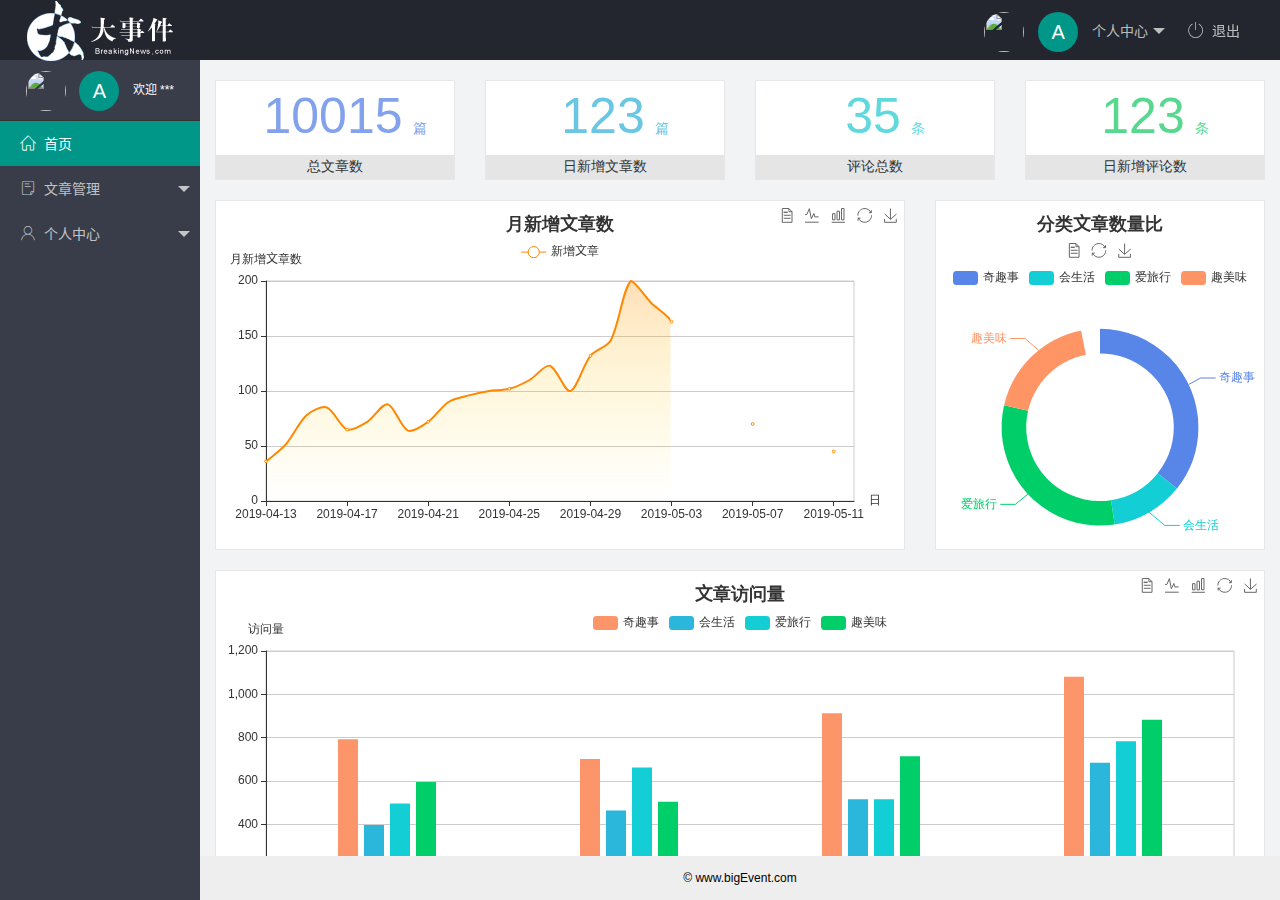
==== index.html @ 9630f182 "主页内容开发完成" ====
<!DOCTYPE html>
<html lang="zh-CN">

<head>
    <meta charset="UTF-8">
    <meta name="viewport" content="width=device-width, initial-scale=1.0">
    <link rel="shortcut icon" href="/favicon.ico" type="image/x-icon">
    <title>大事件后台主页</title>
    <!-- 引入layui的样式文件 -->
    <link rel="stylesheet" href="/assets/lib/layui/css/layui.css">
    <!-- 引入字体图标css文件 -->
    <link rel="stylesheet" href="/assets/fonts/iconfont.css">
    <!-- 引入自己定义的index.css文件 -->
    <link rel="stylesheet" href="/assets/css/index.css">
</head>

<body class="layui-layout-body">
    <div class="layui-layout layui-layout-admin">
        <div class="layui-header">
            <div class="layui-logo">
                <img src="/assets/images/logo.png" alt="">
            </div>
            <!-- 头部区域（可配合layui已有的水平导航） -->
            <ul class="layui-nav layui-layout-right">
                <li class="layui-nav-item">
                    <a href="javascript:;" class="userInfo">
                        <img src="http://t.cn/RCzsdCq" class="layui-nav-img">
                        <span class="text_avatar">A</span> 个人中心
                    </a>
                    <dl class="layui-nav-child">
                        <dd><a href="">基本资料</a></dd>
                        <dd><a href="">更换头像</a></dd>
                        <dd><a href="">重置密码</a></dd>
                    </dl>
                </li>
                <li class="layui-nav-item"><a href="javascript:;" id="btnLogout"><span class="iconfont icon-tuichu"></span>退出</a></li>
            </ul>
        </div>

        <div class="layui-side layui-bg-black">
            <div class="layui-side-scroll">
                <!-- 左侧导航区域（可配合layui已有的垂直导航） -->
                <div class="userInfo">
                    <img src="http://t.cn/RCzsdCq" class="layui-nav-img">
                    <span class="text_avatar">A</span>
                    <span id="welcome">欢迎 ***</span>
                </div>
                <ul class="layui-nav layui-nav-tree" lay-filter="test" lay-shrink="all">
                    <li class="layui-nav-item layui-this"><a href="/home/dashboard.html" target="fm"><span class="iconfont icon-home"></span>首页</a></li>
                    <li class="layui-nav-item">
                        <a class="" href="javascript:;"><span class="iconfont icon-16"></span>文章管理</a>
                        <dl class="layui-nav-child">
                            <dd><a href="javascript:;"><i class="layui-icon layui-icon-app"></i>文章类别</a></dd>
                            <dd><a href="javascript:;"><i class="layui-icon layui-icon-app"></i>文章列表</a></dd>
                            <dd><a href="javascript:;"><i class="layui-icon layui-icon-app"></i>发布文章</a></dd>
                        </dl>
                    </li>
                    <li class="layui-nav-item">
                        <a href="javascript:;"><span class="iconfont icon-user"></span>个人中心</a>
                        <dl class="layui-nav-child">
                            <dd><a href="javascript:;"><i class="layui-icon layui-icon-app"></i>基本资料</a></dd>
                            <dd><a href="javascript:;"><i class="layui-icon layui-icon-app"></i>更换头像</a></dd>
                            <dd><a href="javascript:;"><i class="layui-icon layui-icon-app"></i>重置密码</a></dd>
                        </dl>
                    </li>

                </ul>
            </div>
        </div>

        <div class="layui-body">
            <!-- 内容主体区域 -->
            <iframe name="fm" src="/home/dashboard.html" frameborder="0"></iframe>
        </div>

        <div class="layui-footer">
            <!-- 底部固定区域 -->
            © www.bigEvent.com
        </div>
    </div>

    <script src="/assets/lib/layui/layui.all.js"></script>
    <script src="/assets/lib/jquery.js"></script>
    <script src="/assets/js/baseAPI.js"></script>
    <script src="/assets/js/index.js"></script>
</body>

</html>
---- assets/lib/layui/css/layui.css ----
/** layui-v2.5.5 MIT License By https://www.layui.com */
 .layui-inline,img{display:inline-block;vertical-align:middle}h1,h2,h3,h4,h5,h6{font-weight:400}.layui-edge,.layui-header,.layui-inline,.layui-main{position:relative}.layui-body,.layui-edge,.layui-elip{overflow:hidden}.layui-btn,.layui-edge,.layui-inline,img{vertical-align:middle}.layui-btn,.layui-disabled,.layui-icon,.layui-unselect{-moz-user-select:none;-webkit-user-select:none;-ms-user-select:none}.layui-elip,.layui-form-checkbox span,.layui-form-pane .layui-form-label{text-overflow:ellipsis;white-space:nowrap}.layui-breadcrumb,.layui-tree-btnGroup{visibility:hidden}blockquote,body,button,dd,div,dl,dt,form,h1,h2,h3,h4,h5,h6,input,li,ol,p,pre,td,textarea,th,ul{margin:0;padding:0;-webkit-tap-highlight-color:rgba(0,0,0,0)}a:active,a:hover{outline:0}img{border:none}li{list-style:none}table{border-collapse:collapse;border-spacing:0}h4,h5,h6{font-size:100%}button,input,optgroup,option,select,textarea{font-family:inherit;font-size:inherit;font-style:inherit;font-weight:inherit;outline:0}pre{white-space:pre-wrap;white-space:-moz-pre-wrap;white-space:-pre-wrap;white-space:-o-pre-wrap;word-wrap:break-word}body{line-height:24px;font:14px Helvetica Neue,Helvetica,PingFang SC,Tahoma,Arial,sans-serif}hr{height:1px;margin:10px 0;border:0;clear:both}a{color:#333;text-decoration:none}a:hover{color:#777}a cite{font-style:normal;*cursor:pointer}.layui-border-box,.layui-border-box *{box-sizing:border-box}.layui-box,.layui-box *{box-sizing:content-box}.layui-clear{clear:both;*zoom:1}.layui-clear:after{content:'\20';clear:both;*zoom:1;display:block;height:0}.layui-inline{*display:inline;*zoom:1}.layui-edge{display:inline-block;width:0;height:0;border-width:6px;border-style:dashed;border-color:transparent}.layui-edge-top{top:-4px;border-bottom-color:#999;border-bottom-style:solid}.layui-edge-right{border-left-color:#999;border-left-style:solid}.layui-edge-bottom{top:2px;border-top-color:#999;border-top-style:solid}.layui-edge-left{border-right-color:#999;border-right-style:solid}.layui-disabled,.layui-disabled:hover{color:#d2d2d2!important;cursor:not-allowed!important}.layui-circle{border-radius:100%}.layui-show{display:block!important}.layui-hide{display:none!important}@font-face{font-family:layui-icon;src:url(../font/iconfont.eot?v=250);src:url(../font/iconfont.eot?v=250#iefix) format('embedded-opentype'),url(../font/iconfont.woff2?v=250) format('woff2'),url(../font/iconfont.woff?v=250) format('woff'),url(../font/iconfont.ttf?v=250) format('truetype'),url(../font/iconfont.svg?v=250#layui-icon) format('svg')}.layui-icon{font-family:layui-icon!important;font-size:16px;font-style:normal;-webkit-font-smoothing:antialiased;-moz-osx-font-smoothing:grayscale}.layui-icon-reply-fill:before{content:"\e611"}.layui-icon-set-fill:before{content:"\e614"}.layui-icon-menu-fill:before{content:"\e60f"}.layui-icon-search:before{content:"\e615"}.layui-icon-share:before{content:"\e641"}.layui-icon-set-sm:before{content:"\e620"}.layui-icon-engine:before{content:"\e628"}.layui-icon-close:before{content:"\1006"}.layui-icon-close-fill:before{content:"\1007"}.layui-icon-chart-screen:before{content:"\e629"}.layui-icon-star:before{content:"\e600"}.layui-icon-circle-dot:before{content:"\e617"}.layui-icon-chat:before{content:"\e606"}.layui-icon-release:before{content:"\e609"}.layui-icon-list:before{content:"\e60a"}.layui-icon-chart:before{content:"\e62c"}.layui-icon-ok-circle:before{content:"\1005"}.layui-icon-layim-theme:before{content:"\e61b"}.layui-icon-table:before{content:"\e62d"}.layui-icon-right:before{content:"\e602"}.layui-icon-left:before{content:"\e603"}.layui-icon-cart-simple:before{content:"\e698"}.layui-icon-face-cry:before{content:"\e69c"}.layui-icon-face-smile:before{content:"\e6af"}.layui-icon-survey:before{content:"\e6b2"}.layui-icon-tree:before{content:"\e62e"}.layui-icon-upload-circle:before{content:"\e62f"}.layui-icon-add-circle:before{content:"\e61f"}.layui-icon-download-circle:before{content:"\e601"}.layui-icon-templeate-1:before{content:"\e630"}.layui-icon-util:before{content:"\e631"}.layui-icon-face-surprised:before{content:"\e664"}.layui-icon-edit:before{content:"\e642"}.layui-icon-speaker:before{content:"\e645"}.layui-icon-down:before{content:"\e61a"}.layui-icon-file:before{content:"\e621"}.layui-icon-layouts:before{content:"\e632"}.layui-icon-rate-half:before{content:"\e6c9"}.layui-icon-add-circle-fine:before{content:"\e608"}.layui-icon-prev-circle:before{content:"\e633"}.layui-icon-read:before{content:"\e705"}.layui-icon-404:before{content:"\e61c"}.layui-icon-carousel:before{content:"\e634"}.layui-icon-help:before{content:"\e607"}.layui-icon-code-circle:before{content:"\e635"}.layui-icon-water:before{content:"\e636"}.layui-icon-username:before{content:"\e66f"}.layui-icon-find-fill:before{content:"\e670"}.layui-icon-about:before{content:"\e60b"}.layui-icon-location:before{content:"\e715"}.layui-icon-up:before{content:"\e619"}.layui-icon-pause:before{content:"\e651"}.layui-icon-date:before{content:"\e637"}.layui-icon-layim-uploadfile:before{content:"\e61d"}.layui-icon-delete:before{content:"\e640"}.layui-icon-play:before{content:"\e652"}.layui-icon-top:before{content:"\e604"}.layui-icon-friends:before{content:"\e612"}.layui-icon-refresh-3:before{content:"\e9aa"}.layui-icon-ok:before{content:"\e605"}.layui-icon-layer:before{content:"\e638"}.layui-icon-face-smile-fine:before{content:"\e60c"}.layui-icon-dollar:before{content:"\e659"}.layui-icon-group:before{content:"\e613"}.layui-icon-layim-download:before{content:"\e61e"}.layui-icon-picture-fine:before{content:"\e60d"}.layui-icon-link:before{content:"\e64c"}.layui-icon-diamond:before{content:"\e735"}.layui-icon-log:before{content:"\e60e"}.layui-icon-rate-solid:before{content:"\e67a"}.layui-icon-fonts-del:before{content:"\e64f"}.layui-icon-unlink:before{content:"\e64d"}.layui-icon-fonts-clear:before{content:"\e639"}.layui-icon-triangle-r:before{content:"\e623"}.layui-icon-circle:before{content:"\e63f"}.layui-icon-radio:before{content:"\e643"}.layui-icon-align-center:before{content:"\e647"}.layui-icon-align-right:before{content:"\e648"}.layui-icon-align-left:before{content:"\e649"}.layui-icon-loading-1:before{content:"\e63e"}.layui-icon-return:before{content:"\e65c"}.layui-icon-fonts-strong:before{content:"\e62b"}.layui-icon-upload:before{content:"\e67c"}.layui-icon-dialogue:before{content:"\e63a"}.layui-icon-video:before{content:"\e6ed"}.layui-icon-headset:before{content:"\e6fc"}.layui-icon-cellphone-fine:before{content:"\e63b"}.layui-icon-add-1:before{content:"\e654"}.layui-icon-face-smile-b:before{content:"\e650"}.layui-icon-fonts-html:before{content:"\e64b"}.layui-icon-form:before{content:"\e63c"}.layui-icon-cart:before{content:"\e657"}.layui-icon-camera-fill:before{content:"\e65d"}.layui-icon-tabs:before{content:"\e62a"}.layui-icon-fonts-code:before{content:"\e64e"}.layui-icon-fire:before{content:"\e756"}.layui-icon-set:before{content:"\e716"}.layui-icon-fonts-u:before{content:"\e646"}.layui-icon-triangle-d:before{content:"\e625"}.layui-icon-tips:before{content:"\e702"}.layui-icon-picture:before{content:"\e64a"}.layui-icon-more-vertical:before{content:"\e671"}.layui-icon-flag:before{content:"\e66c"}.layui-icon-loading:before{content:"\e63d"}.layui-icon-fonts-i:before{content:"\e644"}.layui-icon-refresh-1:before{content:"\e666"}.layui-icon-rmb:before{content:"\e65e"}.layui-icon-home:before{content:"\e68e"}.layui-icon-user:before{content:"\e770"}.layui-icon-notice:before{content:"\e667"}.layui-icon-login-weibo:before{content:"\e675"}.layui-icon-voice:before{content:"\e688"}.layui-icon-upload-drag:before{content:"\e681"}.layui-icon-login-qq:before{content:"\e676"}.layui-icon-snowflake:before{content:"\e6b1"}.layui-icon-file-b:before{content:"\e655"}.layui-icon-template:before{content:"\e663"}.layui-icon-auz:before{content:"\e672"}.layui-icon-console:before{content:"\e665"}.layui-icon-app:before{content:"\e653"}.layui-icon-prev:before{content:"\e65a"}.layui-icon-website:before{content:"\e7ae"}.layui-icon-next:before{content:"\e65b"}.layui-icon-component:before{content:"\e857"}.layui-icon-more:before{content:"\e65f"}.layui-icon-login-wechat:before{content:"\e677"}.layui-icon-shrink-right:before{content:"\e668"}.layui-icon-spread-left:before{content:"\e66b"}.layui-icon-camera:before{content:"\e660"}.layui-icon-note:before{content:"\e66e"}.layui-icon-refresh:before{content:"\e669"}.layui-icon-female:before{content:"\e661"}.layui-icon-male:before{content:"\e662"}.layui-icon-password:before{content:"\e673"}.layui-icon-senior:before{content:"\e674"}.layui-icon-theme:before{content:"\e66a"}.layui-icon-tread:before{content:"\e6c5"}.layui-icon-praise:before{content:"\e6c6"}.layui-icon-star-fill:before{content:"\e658"}.layui-icon-rate:before{content:"\e67b"}.layui-icon-template-1:before{content:"\e656"}.layui-icon-vercode:before{content:"\e679"}.layui-icon-cellphone:before{content:"\e678"}.layui-icon-screen-full:before{content:"\e622"}.layui-icon-screen-restore:before{content:"\e758"}.layui-icon-cols:before{content:"\e610"}.layui-icon-export:before{content:"\e67d"}.layui-icon-print:before{content:"\e66d"}.layui-icon-slider:before{content:"\e714"}.layui-icon-addition:before{content:"\e624"}.layui-icon-subtraction:before{content:"\e67e"}.layui-icon-service:before{content:"\e626"}.layui-icon-transfer:before{content:"\e691"}.layui-main{width:1140px;margin:0 auto}.layui-header{z-index:1000;height:60px}.layui-header a:hover{transition:all .5s;-webkit-transition:all .5s}.layui-side{position:fixed;left:0;top:0;bottom:0;z-index:999;width:200px;overflow-x:hidden}.layui-side-scroll{position:relative;width:220px;height:100%;overflow-x:hidden}.layui-body{position:absolute;left:200px;right:0;top:0;bottom:0;z-index:998;width:auto;overflow-y:auto;box-sizing:border-box}.layui-layout-body{overflow:hidden}.layui-layout-admin .layui-header{background-color:#23262E}.layui-layout-admin .layui-side{top:60px;width:200px;overflow-x:hidden}.layui-layout-admin .layui-body{position:fixed;top:60px;bottom:44px}.layui-layout-admin .layui-main{width:auto;margin:0 15px}.layui-layout-admin .layui-footer{position:fixed;left:200px;right:0;bottom:0;height:44px;line-height:44px;padding:0 15px;background-color:#eee}.layui-layout-admin .layui-logo{position:absolute;left:0;top:0;width:200px;height:100%;line-height:60px;text-align:center;color:#009688;font-size:16px}.layui-layout-admin .layui-header .layui-nav{background:0 0}.layui-layout-left{position:absolute!important;left:200px;top:0}.layui-layout-right{position:absolute!important;right:0;top:0}.layui-container{position:relative;margin:0 auto;padding:0 15px;box-sizing:border-box}.layui-fluid{position:relative;margin:0 auto;padding:0 15px}.layui-row:after,.layui-row:before{content:'';display:block;clear:both}.layui-col-lg1,.layui-col-lg10,.layui-col-lg11,.layui-col-lg12,.layui-col-lg2,.layui-col-lg3,.layui-col-lg4,.layui-col-lg5,.layui-col-lg6,.layui-col-lg7,.layui-col-lg8,.layui-col-lg9,.layui-col-md1,.layui-col-md10,.layui-col-md11,.layui-col-md12,.layui-col-md2,.layui-col-md3,.layui-col-md4,.layui-col-md5,.layui-col-md6,.layui-col-md7,.layui-col-md8,.layui-col-md9,.layui-col-sm1,.layui-col-sm10,.layui-col-sm11,.layui-col-sm12,.layui-col-sm2,.layui-col-sm3,.layui-col-sm4,.layui-col-sm5,.layui-col-sm6,.layui-col-sm7,.layui-col-sm8,.layui-col-sm9,.layui-col-xs1,.layui-col-xs10,.layui-col-xs11,.layui-col-xs12,.layui-col-xs2,.layui-col-xs3,.layui-col-xs4,.layui-col-xs5,.layui-col-xs6,.layui-col-xs7,.layui-col-xs8,.layui-col-xs9{position:relative;display:block;box-sizing:border-box}.layui-col-xs1,.layui-col-xs10,.layui-col-xs11,.layui-col-xs12,.layui-col-xs2,.layui-col-xs3,.layui-col-xs4,.layui-col-xs5,.layui-col-xs6,.layui-col-xs7,.layui-col-xs8,.layui-col-xs9{float:left}.layui-col-xs1{width:8.33333333%}.layui-col-xs2{width:16.66666667%}.layui-col-xs3{width:25%}.layui-col-xs4{width:33.33333333%}.layui-col-xs5{width:41.66666667%}.layui-col-xs6{width:50%}.layui-col-xs7{width:58.33333333%}.layui-col-xs8{width:66.66666667%}.layui-col-xs9{width:75%}.layui-col-xs10{width:83.33333333%}.layui-col-xs11{width:91.66666667%}.layui-col-xs12{width:100%}.layui-col-xs-offset1{margin-left:8.33333333%}.layui-col-xs-offset2{margin-left:16.66666667%}.layui-col-xs-offset3{margin-left:25%}.layui-col-xs-offset4{margin-left:33.33333333%}.layui-col-xs-offset5{margin-left:41.66666667%}.layui-col-xs-offset6{margin-left:50%}.layui-col-xs-offset7{margin-left:58.33333333%}.layui-col-xs-offset8{margin-left:66.66666667%}.layui-col-xs-offset9{margin-left:75%}.layui-col-xs-offset10{margin-left:83.33333333%}.layui-col-xs-offset11{margin-left:91.66666667%}.layui-col-xs-offset12{margin-left:100%}@media screen and (max-width:768px){.layui-hide-xs{display:none!important}.layui-show-xs-block{display:block!important}.layui-show-xs-inline{display:inline!important}.layui-show-xs-inline-block{display:inline-block!important}}@media screen and (min-width:768px){.layui-container{width:750px}.layui-hide-sm{display:none!important}.layui-show-sm-block{display:block!important}.layui-show-sm-inline{display:inline!important}.layui-show-sm-inline-block{display:inline-block!important}.layui-col-sm1,.layui-col-sm10,.layui-col-sm11,.layui-col-sm12,.layui-col-sm2,.layui-col-sm3,.layui-col-sm4,.layui-col-sm5,.layui-col-sm6,.layui-col-sm7,.layui-col-sm8,.layui-col-sm9{float:left}.layui-col-sm1{width:8.33333333%}.layui-col-sm2{width:16.66666667%}.layui-col-sm3{width:25%}.layui-col-sm4{width:33.33333333%}.layui-col-sm5{width:41.66666667%}.layui-col-sm6{width:50%}.layui-col-sm7{width:58.33333333%}.layui-col-sm8{width:66.66666667%}.layui-col-sm9{width:75%}.layui-col-sm10{width:83.33333333%}.layui-col-sm11{width:91.66666667%}.layui-col-sm12{width:100%}.layui-col-sm-offset1{margin-left:8.33333333%}.layui-col-sm-offset2{margin-left:16.66666667%}.layui-col-sm-offset3{margin-left:25%}.layui-col-sm-offset4{margin-left:33.33333333%}.layui-col-sm-offset5{margin-left:41.66666667%}.layui-col-sm-offset6{margin-left:50%}.layui-col-sm-offset7{margin-left:58.33333333%}.layui-col-sm-offset8{margin-left:66.66666667%}.layui-col-sm-offset9{margin-left:75%}.layui-col-sm-offset10{margin-left:83.33333333%}.layui-col-sm-offset11{margin-left:91.66666667%}.layui-col-sm-offset12{margin-left:100%}}@media screen and (min-width:992px){.layui-container{width:970px}.layui-hide-md{display:none!important}.layui-show-md-block{display:block!important}.layui-show-md-inline{display:inline!important}.layui-show-md-inline-block{display:inline-block!important}.layui-col-md1,.layui-col-md10,.layui-col-md11,.layui-col-md12,.layui-col-md2,.layui-col-md3,.layui-col-md4,.layui-col-md5,.layui-col-md6,.layui-col-md7,.layui-col-md8,.layui-col-md9{float:left}.layui-col-md1{width:8.33333333%}.layui-col-md2{width:16.66666667%}.layui-col-md3{width:25%}.layui-col-md4{width:33.33333333%}.layui-col-md5{width:41.66666667%}.layui-col-md6{width:50%}.layui-col-md7{width:58.33333333%}.layui-col-md8{width:66.66666667%}.layui-col-md9{width:75%}.layui-col-md10{width:83.33333333%}.layui-col-md11{width:91.66666667%}.layui-col-md12{width:100%}.layui-col-md-offset1{margin-left:8.33333333%}.layui-col-md-offset2{margin-left:16.66666667%}.layui-col-md-offset3{margin-left:25%}.layui-col-md-offset4{margin-left:33.33333333%}.layui-col-md-offset5{margin-left:41.66666667%}.layui-col-md-offset6{margin-left:50%}.layui-col-md-offset7{margin-left:58.33333333%}.layui-col-md-offset8{margin-left:66.66666667%}.layui-col-md-offset9{margin-left:75%}.layui-col-md-offset10{margin-left:83.33333333%}.layui-col-md-offset11{margin-left:91.66666667%}.layui-col-md-offset12{margin-left:100%}}@media screen and (min-width:1200px){.layui-container{width:1170px}.layui-hide-lg{display:none!important}.layui-show-lg-block{display:block!important}.layui-show-lg-inline{display:inline!important}.layui-show-lg-inline-block{display:inline-block!important}.layui-col-lg1,.layui-col-lg10,.layui-col-lg11,.layui-col-lg12,.layui-col-lg2,.layui-col-lg3,.layui-col-lg4,.layui-col-lg5,.layui-col-lg6,.layui-col-lg7,.layui-col-lg8,.layui-col-lg9{float:left}.layui-col-lg1{width:8.33333333%}.layui-col-lg2{width:16.66666667%}.layui-col-lg3{width:25%}.layui-col-lg4{width:33.33333333%}.layui-col-lg5{width:41.66666667%}.layui-col-lg6{width:50%}.layui-col-lg7{width:58.33333333%}.layui-col-lg8{width:66.66666667%}.layui-col-lg9{width:75%}.layui-col-lg10{width:83.33333333%}.layui-col-lg11{width:91.66666667%}.layui-col-lg12{width:100%}.layui-col-lg-offset1{margin-left:8.33333333%}.layui-col-lg-offset2{margin-left:16.66666667%}.layui-col-lg-offset3{margin-left:25%}.layui-col-lg-offset4{margin-left:33.33333333%}.layui-col-lg-offset5{margin-left:41.66666667%}.layui-col-lg-offset6{margin-left:50%}.layui-col-lg-offset7{margin-left:58.33333333%}.layui-col-lg-offset8{margin-left:66.66666667%}.layui-col-lg-offset9{margin-left:75%}.layui-col-lg-offset10{margin-left:83.33333333%}.layui-col-lg-offset11{margin-left:91.66666667%}.layui-col-lg-offset12{margin-left:100%}}.layui-col-space1{margin:-.5px}.layui-col-space1>*{padding:.5px}.layui-col-space3{margin:-1.5px}.layui-col-space3>*{padding:1.5px}.layui-col-space5{margin:-2.5px}.layui-col-space5>*{padding:2.5px}.layui-col-space8{margin:-3.5px}.layui-col-space8>*{padding:3.5px}.layui-col-space10{margin:-5px}.layui-col-space10>*{padding:5px}.layui-col-space12{margin:-6px}.layui-col-space12>*{padding:6px}.layui-col-space15{margin:-7.5px}.layui-col-space15>*{padding:7.5px}.layui-col-space18{margin:-9px}.layui-col-space18>*{padding:9px}.layui-col-space20{margin:-10px}.layui-col-space20>*{padding:10px}.layui-col-space22{margin:-11px}.layui-col-space22>*{padding:11px}.layui-col-space25{margin:-12.5px}.layui-col-space25>*{padding:12.5px}.layui-col-space30{margin:-15px}.layui-col-space30>*{padding:15px}.layui-btn,.layui-input,.layui-select,.layui-textarea,.layui-upload-button{outline:0;-webkit-appearance:none;transition:all .3s;-webkit-transition:all .3s;box-sizing:border-box}.layui-elem-quote{margin-bottom:10px;padding:15px;line-height:22px;border-left:5px solid #009688;border-radius:0 2px 2px 0;background-color:#f2f2f2}.layui-quote-nm{border-style:solid;border-width:1px 1px 1px 5px;background:0 0}.layui-elem-field{margin-bottom:10px;padding:0;border-width:1px;border-style:solid}.layui-elem-field legend{margin-left:20px;padding:0 10px;font-size:20px;font-weight:300}.layui-field-title{margin:10px 0 20px;border-width:1px 0 0}.layui-field-box{padding:10px 15px}.layui-field-title .layui-field-box{padding:10px 0}.layui-progress{position:relative;height:6px;border-radius:20px;background-color:#e2e2e2}.layui-progress-bar{position:absolute;left:0;top:0;width:0;max-width:100%;height:6px;border-radius:20px;text-align:right;background-color:#5FB878;transition:all .3s;-webkit-transition:all .3s}.layui-progress-big,.layui-progress-big .layui-progress-bar{height:18px;line-height:18px}.layui-progress-text{position:relative;top:-20px;line-height:18px;font-size:12px;color:#666}.layui-progress-big .layui-progress-text{position:static;padding:0 10px;color:#fff}.layui-collapse{border-width:1px;border-style:solid;border-radius:2px}.layui-colla-content,.layui-colla-item{border-top-width:1px;border-top-style:solid}.layui-colla-item:first-child{border-top:none}.layui-colla-title{position:relative;height:42px;line-height:42px;padding:0 15px 0 35px;color:#333;background-color:#f2f2f2;cursor:pointer;font-size:14px;overflow:hidden}.layui-colla-content{display:none;padding:10px 15px;line-height:22px;color:#666}.layui-colla-icon{position:absolute;left:15px;top:0;font-size:14px}.layui-card{margin-bottom:15px;border-radius:2px;background-color:#fff;box-shadow:0 1px 2px 0 rgba(0,0,0,.05)}.layui-card:last-child{margin-bottom:0}.layui-card-header{position:relative;height:42px;line-height:42px;padding:0 15px;border-bottom:1px solid #f6f6f6;color:#333;border-radius:2px 2px 0 0;font-size:14px}.layui-bg-black,.layui-bg-blue,.layui-bg-cyan,.layui-bg-green,.layui-bg-orange,.layui-bg-red{color:#fff!important}.layui-card-body{position:relative;padding:10px 15px;line-height:24px}.layui-card-body[pad15]{padding:15px}.layui-card-body[pad20]{padding:20px}.layui-card-body .layui-table{margin:5px 0}.layui-card .layui-tab{margin:0}.layui-panel-window{position:relative;padding:15px;border-radius:0;border-top:5px solid #E6E6E6;background-color:#fff}.layui-auxiliar-moving{position:fixed;left:0;right:0;top:0;bottom:0;width:100%;height:100%;background:0 0;z-index:9999999999}.layui-form-label,.layui-form-mid,.layui-form-select,.layui-input-block,.layui-input-inline,.layui-textarea{position:relative}.layui-bg-red{background-color:#FF5722!important}.layui-bg-orange{background-color:#FFB800!important}.layui-bg-green{background-color:#009688!important}.layui-bg-cyan{background-color:#2F4056!important}.layui-bg-blue{background-color:#1E9FFF!important}.layui-bg-black{background-color:#393D49!important}.layui-bg-gray{background-color:#eee!important;color:#666!important}.layui-badge-rim,.layui-colla-content,.layui-colla-item,.layui-collapse,.layui-elem-field,.layui-form-pane .layui-form-item[pane],.layui-form-pane .layui-form-label,.layui-input,.layui-layedit,.layui-layedit-tool,.layui-quote-nm,.layui-select,.layui-tab-bar,.layui-tab-card,.layui-tab-title,.layui-tab-title .layui-this:after,.layui-textarea{border-color:#e6e6e6}.layui-timeline-item:before,hr{background-color:#e6e6e6}.layui-text{line-height:22px;font-size:14px;color:#666}.layui-text h1,.layui-text h2,.layui-text h3{font-weight:500;color:#333}.layui-text h1{font-size:30px}.layui-text h2{font-size:24px}.layui-text h3{font-size:18px}.layui-text a:not(.layui-btn){color:#01AAED}.layui-text a:not(.layui-btn):hover{text-decoration:underline}.layui-text ul{padding:5px 0 5px 15px}.layui-text ul li{margin-top:5px;list-style-type:disc}.layui-text em,.layui-word-aux{color:#999!important;padding:0 5px!important}.layui-btn{display:inline-block;height:38px;line-height:38px;padding:0 18px;background-color:#009688;color:#fff;white-space:nowrap;text-align:center;font-size:14px;border:none;border-radius:2px;cursor:pointer}.layui-btn:hover{opacity:.8;filter:alpha(opacity=80);color:#fff}.layui-btn:active{opacity:1;filter:alpha(opacity=100)}.layui-btn+.layui-btn{margin-left:10px}.layui-btn-container{font-size:0}.layui-btn-container .layui-btn{margin-right:10px;margin-bottom:10px}.layui-btn-container .layui-btn+.layui-btn{margin-left:0}.layui-table .layui-btn-container .layui-btn{margin-bottom:9px}.layui-btn-radius{border-radius:100px}.layui-btn .layui-icon{margin-right:3px;font-size:18px;vertical-align:bottom;vertical-align:middle\9}.layui-btn-primary{border:1px solid #C9C9C9;background-color:#fff;color:#555}.layui-btn-primary:hover{border-color:#009688;color:#333}.layui-btn-normal{background-color:#1E9FFF}.layui-btn-warm{background-color:#FFB800}.layui-btn-danger{background-color:#FF5722}.layui-btn-checked{background-color:#5FB878}.layui-btn-disabled,.layui-btn-disabled:active,.layui-btn-disabled:hover{border:1px solid #e6e6e6;background-color:#FBFBFB;color:#C9C9C9;cursor:not-allowed;opacity:1}.layui-btn-lg{height:44px;line-height:44px;padding:0 25px;font-size:16px}.layui-btn-sm{height:30px;line-height:30px;padding:0 10px;font-size:12px}.layui-btn-sm i{font-size:16px!important}.layui-btn-xs{height:22px;line-height:22px;padding:0 5px;font-size:12px}.layui-btn-xs i{font-size:14px!important}.layui-btn-group{display:inline-block;vertical-align:middle;font-size:0}.layui-btn-group .layui-btn{margin-left:0!important;margin-right:0!important;border-left:1px solid rgba(255,255,255,.5);border-radius:0}.layui-btn-group .layui-btn-primary{border-left:none}.layui-btn-group .layui-btn-primary:hover{border-color:#C9C9C9;color:#009688}.layui-btn-group .layui-btn:first-child{border-left:none;border-radius:2px 0 0 2px}.layui-btn-group .layui-btn-primary:first-child{border-left:1px solid #c9c9c9}.layui-btn-group .layui-btn:last-child{border-radius:0 2px 2px 0}.layui-btn-group .layui-btn+.layui-btn{margin-left:0}.layui-btn-group+.layui-btn-group{margin-left:10px}.layui-btn-fluid{width:100%}.layui-input,.layui-select,.layui-textarea{height:38px;line-height:1.3;line-height:38px\9;border-width:1px;border-style:solid;background-color:#fff;border-radius:2px}.layui-input::-webkit-input-placeholder,.layui-select::-webkit-input-placeholder,.layui-textarea::-webkit-input-placeholder{line-height:1.3}.layui-input,.layui-textarea{display:block;width:100%;padding-left:10px}.layui-input:hover,.layui-textarea:hover{border-color:#D2D2D2!important}.layui-input:focus,.layui-textarea:focus{border-color:#C9C9C9!important}.layui-textarea{min-height:100px;height:auto;line-height:20px;padding:6px 10px;resize:vertical}.layui-select{padding:0 10px}.layui-form input[type=checkbox],.layui-form input[type=radio],.layui-form select{display:none}.layui-form [lay-ignore]{display:initial}.layui-form-item{margin-bottom:15px;clear:both;*zoom:1}.layui-form-item:after{content:'\20';clear:both;*zoom:1;display:block;height:0}.layui-form-label{float:left;display:block;padding:9px 15px;width:80px;font-weight:400;line-height:20px;text-align:right}.layui-form-label-col{display:block;float:none;padding:9px 0;line-height:20px;text-align:left}.layui-form-item .layui-inline{margin-bottom:5px;margin-right:10px}.layui-input-block{margin-left:110px;min-height:36px}.layui-input-inline{display:inline-block;vertical-align:middle}.layui-form-item .layui-input-inline{float:left;width:190px;margin-right:10px}.layui-form-text .layui-input-inline{width:auto}.layui-form-mid{float:left;display:block;padding:9px 0!important;line-height:20px;margin-right:10px}.layui-form-danger+.layui-form-select .layui-input,.layui-form-danger:focus{border-color:#FF5722!important}.layui-form-select .layui-input{padding-right:30px;cursor:pointer}.layui-form-select .layui-edge{position:absolute;right:10px;top:50%;margin-top:-3px;cursor:pointer;border-width:6px;border-top-color:#c2c2c2;border-top-style:solid;transition:all .3s;-webkit-transition:all .3s}.layui-form-select dl{display:none;position:absolute;left:0;top:42px;padding:5px 0;z-index:899;min-width:100%;border:1px solid #d2d2d2;max-height:300px;overflow-y:auto;background-color:#fff;border-radius:2px;box-shadow:0 2px 4px rgba(0,0,0,.12);box-sizing:border-box}.layui-form-select dl dd,.layui-form-select dl dt{padding:0 10px;line-height:36px;white-space:nowrap;overflow:hidden;text-overflow:ellipsis}.layui-form-select dl dt{font-size:12px;color:#999}.layui-form-select dl dd{cursor:pointer}.layui-form-select dl dd:hover{background-color:#f2f2f2;-webkit-transition:.5s all;transition:.5s all}.layui-form-select .layui-select-group dd{padding-left:20px}.layui-form-select dl dd.layui-select-tips{padding-left:10px!important;color:#999}.layui-form-select dl dd.layui-this{background-color:#5FB878;color:#fff}.layui-form-checkbox,.layui-form-select dl dd.layui-disabled{background-color:#fff}.layui-form-selected dl{display:block}.layui-form-checkbox,.layui-form-checkbox *,.layui-form-switch{display:inline-block;vertical-align:middle}.layui-form-selected .layui-edge{margin-top:-9px;-webkit-transform:rotate(180deg);transform:rotate(180deg);margin-top:-3px\9}:root .layui-form-selected .layui-edge{margin-top:-9px\0/IE9}.layui-form-selectup dl{top:auto;bottom:42px}.layui-select-none{margin:5px 0;text-align:center;color:#999}.layui-select-disabled .layui-disabled{border-color:#eee!important}.layui-select-disabled .layui-edge{border-top-color:#d2d2d2}.layui-form-checkbox{position:relative;height:30px;line-height:30px;margin-right:10px;padding-right:30px;cursor:pointer;font-size:0;-webkit-transition:.1s linear;transition:.1s linear;box-sizing:border-box}.layui-form-checkbox span{padding:0 10px;height:100%;font-size:14px;border-radius:2px 0 0 2px;background-color:#d2d2d2;color:#fff;overflow:hidden}.layui-form-checkbox:hover span{background-color:#c2c2c2}.layui-form-checkbox i{position:absolute;right:0;top:0;width:30px;height:28px;border:1px solid #d2d2d2;border-left:none;border-radius:0 2px 2px 0;color:#fff;font-size:20px;text-align:center}.layui-form-checkbox:hover i{border-color:#c2c2c2;color:#c2c2c2}.layui-form-checked,.layui-form-checked:hover{border-color:#5FB878}.layui-form-checked span,.layui-form-checked:hover span{background-color:#5FB878}.layui-form-checked i,.layui-form-checked:hover i{color:#5FB878}.layui-form-item .layui-form-checkbox{margin-top:4px}.layui-form-checkbox[lay-skin=primary]{height:auto!important;line-height:normal!important;min-width:18px;min-height:18px;border:none!important;margin-right:0;padding-left:28px;padding-right:0;background:0 0}.layui-form-checkbox[lay-skin=primary] span{padding-left:0;padding-right:15px;line-height:18px;background:0 0;color:#666}.layui-form-checkbox[lay-skin=primary] i{right:auto;left:0;width:16px;height:16px;line-height:16px;border:1px solid #d2d2d2;font-size:12px;border-radius:2px;background-color:#fff;-webkit-transition:.1s linear;transition:.1s linear}.layui-form-checkbox[lay-skin=primary]:hover i{border-color:#5FB878;color:#fff}.layui-form-checked[lay-skin=primary] i{border-color:#5FB878!important;background-color:#5FB878;color:#fff}.layui-checkbox-disbaled[lay-skin=primary] span{background:0 0!important;color:#c2c2c2}.layui-checkbox-disbaled[lay-skin=primary]:hover i{border-color:#d2d2d2}.layui-form-item .layui-form-checkbox[lay-skin=primary]{margin-top:10px}.layui-form-switch{position:relative;height:22px;line-height:22px;min-width:35px;padding:0 5px;margin-top:8px;border:1px solid #d2d2d2;border-radius:20px;cursor:pointer;background-color:#fff;-webkit-transition:.1s linear;transition:.1s linear}.layui-form-switch i{position:absolute;left:5px;top:3px;width:16px;height:16px;border-radius:20px;background-color:#d2d2d2;-webkit-transition:.1s linear;transition:.1s linear}.layui-form-switch em{position:relative;top:0;width:25px;margin-left:21px;padding:0!important;text-align:center!important;color:#999!important;font-style:normal!important;font-size:12px}.layui-form-onswitch{border-color:#5FB878;background-color:#5FB878}.layui-checkbox-disbaled,.layui-checkbox-disbaled i{border-color:#e2e2e2!important}.layui-form-onswitch i{left:100%;margin-left:-21px;background-color:#fff}.layui-form-onswitch em{margin-left:5px;margin-right:21px;color:#fff!important}.layui-checkbox-disbaled span{background-color:#e2e2e2!important}.layui-checkbox-disbaled:hover i{color:#fff!important}[lay-radio]{display:none}.layui-form-radio,.layui-form-radio *{display:inline-block;vertical-align:middle}.layui-form-radio{line-height:28px;margin:6px 10px 0 0;padding-right:10px;cursor:pointer;font-size:0}.layui-form-radio *{font-size:14px}.layui-form-radio>i{margin-right:8px;font-size:22px;color:#c2c2c2}.layui-form-radio>i:hover,.layui-form-radioed>i{color:#5FB878}.layui-radio-disbaled>i{color:#e2e2e2!important}.layui-form-pane .layui-form-label{width:110px;padding:8px 15px;height:38px;line-height:20px;border-width:1px;border-style:solid;border-radius:2px 0 0 2px;text-align:center;background-color:#FBFBFB;overflow:hidden;box-sizing:border-box}.layui-form-pane .layui-input-inline{margin-left:-1px}.layui-form-pane .layui-input-block{margin-left:110px;left:-1px}.layui-form-pane .layui-input{border-radius:0 2px 2px 0}.layui-form-pane .layui-form-text .layui-form-label{float:none;width:100%;border-radius:2px;box-sizing:border-box;text-align:left}.layui-form-pane .layui-form-text .layui-input-inline{display:block;margin:0;top:-1px;clear:both}.layui-form-pane .layui-form-text .layui-input-block{margin:0;left:0;top:-1px}.layui-form-pane .layui-form-text .layui-textarea{min-height:100px;border-radius:0 0 2px 2px}.layui-form-pane .layui-form-checkbox{margin:4px 0 4px 10px}.layui-form-pane .layui-form-radio,.layui-form-pane .layui-form-switch{margin-top:6px;margin-left:10px}.layui-form-pane .layui-form-item[pane]{position:relative;border-width:1px;border-style:solid}.layui-form-pane .layui-form-item[pane] .layui-form-label{position:absolute;left:0;top:0;height:100%;border-width:0 1px 0 0}.layui-form-pane .layui-form-item[pane] .layui-input-inline{margin-left:110px}@media screen and (max-width:450px){.layui-form-item .layui-form-label{text-overflow:ellipsis;overflow:hidden;white-space:nowrap}.layui-form-item .layui-inline{display:block;margin-right:0;margin-bottom:20px;clear:both}.layui-form-item .layui-inline:after{content:'\20';clear:both;display:block;height:0}.layui-form-item .layui-input-inline{display:block;float:none;left:-3px;width:auto;margin:0 0 10px 112px}.layui-form-item .layui-input-inline+.layui-form-mid{margin-left:110px;top:-5px;padding:0}.layui-form-item .layui-form-checkbox{margin-right:5px;margin-bottom:5px}}.layui-layedit{border-width:1px;border-style:solid;border-radius:2px}.layui-layedit-tool{padding:3px 5px;border-bottom-width:1px;border-bottom-style:solid;font-size:0}.layedit-tool-fixed{position:fixed;top:0;border-top:1px solid #e2e2e2}.layui-layedit-tool .layedit-tool-mid,.layui-layedit-tool .layui-icon{display:inline-block;vertical-align:middle;text-align:center;font-size:14px}.layui-layedit-tool .layui-icon{position:relative;width:32px;height:30px;line-height:30px;margin:3px 5px;color:#777;cursor:pointer;border-radius:2px}.layui-layedit-tool .layui-icon:hover{color:#393D49}.layui-layedit-tool .layui-icon:active{color:#000}.layui-layedit-tool .layedit-tool-active{background-color:#e2e2e2;color:#000}.layui-layedit-tool .layui-disabled,.layui-layedit-tool .layui-disabled:hover{color:#d2d2d2;cursor:not-allowed}.layui-layedit-tool .layedit-tool-mid{width:1px;height:18px;margin:0 10px;background-color:#d2d2d2}.layedit-tool-html{width:50px!important;font-size:30px!important}.layedit-tool-b,.layedit-tool-code,.layedit-tool-help{font-size:16px!important}.layedit-tool-d,.layedit-tool-face,.layedit-tool-image,.layedit-tool-unlink{font-size:18px!important}.layedit-tool-image input{position:absolute;font-size:0;left:0;top:0;width:100%;height:100%;opacity:.01;filter:Alpha(opacity=1);cursor:pointer}.layui-layedit-iframe iframe{display:block;width:100%}#LAY_layedit_code{overflow:hidden}.layui-laypage{display:inline-block;*display:inline;*zoom:1;vertical-align:middle;margin:10px 0;font-size:0}.layui-laypage>a:first-child,.layui-laypage>a:first-child em{border-radius:2px 0 0 2px}.layui-laypage>a:last-child,.layui-laypage>a:last-child em{border-radius:0 2px 2px 0}.layui-laypage>:first-child{margin-left:0!important}.layui-laypage>:last-child{margin-right:0!important}.layui-laypage a,.layui-laypage button,.layui-laypage input,.layui-laypage select,.layui-laypage span{border:1px solid #e2e2e2}.layui-laypage a,.layui-laypage span{display:inline-block;*display:inline;*zoom:1;vertical-align:middle;padding:0 15px;height:28px;line-height:28px;margin:0 -1px 5px 0;background-color:#fff;color:#333;font-size:12px}.layui-flow-more a *,.layui-laypage input,.layui-table-view select[lay-ignore]{display:inline-block}.layui-laypage a:hover{color:#009688}.layui-laypage em{font-style:normal}.layui-laypage .layui-laypage-spr{color:#999;font-weight:700}.layui-laypage a{text-decoration:none}.layui-laypage .layui-laypage-curr{position:relative}.layui-laypage .layui-laypage-curr em{position:relative;color:#fff}.layui-laypage .layui-laypage-curr .layui-laypage-em{position:absolute;left:-1px;top:-1px;padding:1px;width:100%;height:100%;background-color:#009688}.layui-laypage-em{border-radius:2px}.layui-laypage-next em,.layui-laypage-prev em{font-family:Sim sun;font-size:16px}.layui-laypage .layui-laypage-count,.layui-laypage .layui-laypage-limits,.layui-laypage .layui-laypage-refresh,.layui-laypage .layui-laypage-skip{margin-left:10px;margin-right:10px;padding:0;border:none}.layui-laypage .layui-laypage-limits,.layui-laypage .layui-laypage-refresh{vertical-align:top}.layui-laypage .layui-laypage-refresh i{font-size:18px;cursor:pointer}.layui-laypage select{height:22px;padding:3px;border-radius:2px;cursor:pointer}.layui-laypage .layui-laypage-skip{height:30px;line-height:30px;color:#999}.layui-laypage button,.layui-laypage input{height:30px;line-height:30px;border-radius:2px;vertical-align:top;background-color:#fff;box-sizing:border-box}.layui-laypage input{width:40px;margin:0 10px;padding:0 3px;text-align:center}.layui-laypage input:focus,.layui-laypage select:focus{border-color:#009688!important}.layui-laypage button{margin-left:10px;padding:0 10px;cursor:pointer}.layui-table,.layui-table-view{margin:10px 0}.layui-flow-more{margin:10px 0;text-align:center;color:#999;font-size:14px}.layui-flow-more a{height:32px;line-height:32px}.layui-flow-more a *{vertical-align:top}.layui-flow-more a cite{padding:0 20px;border-radius:3px;background-color:#eee;color:#333;font-style:normal}.layui-flow-more a cite:hover{opacity:.8}.layui-flow-more a i{font-size:30px;color:#737383}.layui-table{width:100%;background-color:#fff;color:#666}.layui-table tr{transition:all .3s;-webkit-transition:all .3s}.layui-table th{text-align:left;font-weight:400}.layui-table tbody tr:hover,.layui-table thead tr,.layui-table-click,.layui-table-header,.layui-table-hover,.layui-table-mend,.layui-table-patch,.layui-table-tool,.layui-table-total,.layui-table-total tr,.layui-table[lay-even] tr:nth-child(even){background-color:#f2f2f2}.layui-table td,.layui-table th,.layui-table-col-set,.layui-table-fixed-r,.layui-table-grid-down,.layui-table-header,.layui-table-page,.layui-table-tips-main,.layui-table-tool,.layui-table-total,.layui-table-view,.layui-table[lay-skin=line],.layui-table[lay-skin=row]{border-width:1px;border-style:solid;border-color:#e6e6e6}.layui-table td,.layui-table th{position:relative;padding:9px 15px;min-height:20px;line-height:20px;font-size:14px}.layui-table[lay-skin=line] td,.layui-table[lay-skin=line] th{border-width:0 0 1px}.layui-table[lay-skin=row] td,.layui-table[lay-skin=row] th{border-width:0 1px 0 0}.layui-table[lay-skin=nob] td,.layui-table[lay-skin=nob] th{border:none}.layui-table img{max-width:100px}.layui-table[lay-size=lg] td,.layui-table[lay-size=lg] th{padding:15px 30px}.layui-table-view .layui-table[lay-size=lg] .layui-table-cell{height:40px;line-height:40px}.layui-table[lay-size=sm] td,.layui-table[lay-size=sm] th{font-size:12px;padding:5px 10px}.layui-table-view .layui-table[lay-size=sm] .layui-table-cell{height:20px;line-height:20px}.layui-table[lay-data]{display:none}.layui-table-box{position:relative;overflow:hidden}.layui-table-view .layui-table{position:relative;width:auto;margin:0}.layui-table-view .layui-table[lay-skin=line]{border-width:0 1px 0 0}.layui-table-view .layui-table[lay-skin=row]{border-width:0 0 1px}.layui-table-view .layui-table td,.layui-table-view .layui-table th{padding:5px 0;border-top:none;border-left:none}.layui-table-view .layui-table th.layui-unselect .layui-table-cell span{cursor:pointer}.layui-table-view .layui-table td{cursor:default}.layui-table-view .layui-table td[data-edit=text]{cursor:text}.layui-table-view .layui-form-checkbox[lay-skin=primary] i{width:18px;height:18px}.layui-table-view .layui-form-radio{line-height:0;padding:0}.layui-table-view .layui-form-radio>i{margin:0;font-size:20px}.layui-table-init{position:absolute;left:0;top:0;width:100%;height:100%;text-align:center;z-index:110}.layui-table-init .layui-icon{position:absolute;left:50%;top:50%;margin:-15px 0 0 -15px;font-size:30px;color:#c2c2c2}.layui-table-header{border-width:0 0 1px;overflow:hidden}.layui-table-header .layui-table{margin-bottom:-1px}.layui-table-tool .layui-inline[lay-event]{position:relative;width:26px;height:26px;padding:5px;line-height:16px;margin-right:10px;text-align:center;color:#333;border:1px solid #ccc;cursor:pointer;-webkit-transition:.5s all;transition:.5s all}.layui-table-tool .layui-inline[lay-event]:hover{border:1px solid #999}.layui-table-tool-temp{padding-right:120px}.layui-table-tool-self{position:absolute;right:17px;top:10px}.layui-table-tool .layui-table-tool-self .layui-inline[lay-event]{margin:0 0 0 10px}.layui-table-tool-panel{position:absolute;top:29px;left:-1px;padding:5px 0;min-width:150px;min-height:40px;border:1px solid #d2d2d2;text-align:left;overflow-y:auto;background-color:#fff;box-shadow:0 2px 4px rgba(0,0,0,.12)}.layui-table-cell,.layui-table-tool-panel li{overflow:hidden;text-overflow:ellipsis;white-space:nowrap}.layui-table-tool-panel li{padding:0 10px;line-height:30px;-webkit-transition:.5s all;transition:.5s all}.layui-table-tool-panel li .layui-form-checkbox[lay-skin=primary]{width:100%;padding-left:28px}.layui-table-tool-panel li:hover{background-color:#f2f2f2}.layui-table-tool-panel li .layui-form-checkbox[lay-skin=primary] i{position:absolute;left:0;top:0}.layui-table-tool-panel li .layui-form-checkbox[lay-skin=primary] span{padding:0}.layui-table-tool .layui-table-tool-self .layui-table-tool-panel{left:auto;right:-1px}.layui-table-col-set{position:absolute;right:0;top:0;width:20px;height:100%;border-width:0 0 0 1px;background-color:#fff}.layui-table-sort{width:10px;height:20px;margin-left:5px;cursor:pointer!important}.layui-table-sort .layui-edge{position:absolute;left:5px;border-width:5px}.layui-table-sort .layui-table-sort-asc{top:3px;border-top:none;border-bottom-style:solid;border-bottom-color:#b2b2b2}.layui-table-sort .layui-table-sort-asc:hover{border-bottom-color:#666}.layui-table-sort .layui-table-sort-desc{bottom:5px;border-bottom:none;border-top-style:solid;border-top-color:#b2b2b2}.layui-table-sort .layui-table-sort-desc:hover{border-top-color:#666}.layui-table-sort[lay-sort=asc] .layui-table-sort-asc{border-bottom-color:#000}.layui-table-sort[lay-sort=desc] .layui-table-sort-desc{border-top-color:#000}.layui-table-cell{height:28px;line-height:28px;padding:0 15px;position:relative;box-sizing:border-box}.layui-table-cell .layui-form-checkbox[lay-skin=primary]{top:-1px;padding:0}.layui-table-cell .layui-table-link{color:#01AAED}.laytable-cell-checkbox,.laytable-cell-numbers,.laytable-cell-radio,.laytable-cell-space{padding:0;text-align:center}.layui-table-body{position:relative;overflow:auto;margin-right:-1px;margin-bottom:-1px}.layui-table-body .layui-none{line-height:26px;padding:15px;text-align:center;color:#999}.layui-table-fixed{position:absolute;left:0;top:0;z-index:101}.layui-table-fixed .layui-table-body{overflow:hidden}.layui-table-fixed-l{box-shadow:0 -1px 8px rgba(0,0,0,.08)}.layui-table-fixed-r{left:auto;right:-1px;border-width:0 0 0 1px;box-shadow:-1px 0 8px rgba(0,0,0,.08)}.layui-table-fixed-r .layui-table-header{position:relative;overflow:visible}.layui-table-mend{position:absolute;right:-49px;top:0;height:100%;width:50px}.layui-table-tool{position:relative;z-index:890;width:100%;min-height:50px;line-height:30px;padding:10px 15px;border-width:0 0 1px}.layui-table-tool .layui-btn-container{margin-bottom:-10px}.layui-table-page,.layui-table-total{border-width:1px 0 0;margin-bottom:-1px;overflow:hidden}.layui-table-page{position:relative;width:100%;padding:7px 7px 0;height:41px;font-size:12px;white-space:nowrap}.layui-table-page>div{height:26px}.layui-table-page .layui-laypage{margin:0}.layui-table-page .layui-laypage a,.layui-table-page .layui-laypage span{height:26px;line-height:26px;margin-bottom:10px;border:none;background:0 0}.layui-table-page .layui-laypage a,.layui-table-page .layui-laypage span.layui-laypage-curr{padding:0 12px}.layui-table-page .layui-laypage span{margin-left:0;padding:0}.layui-table-page .layui-laypage .layui-laypage-prev{margin-left:-7px!important}.layui-table-page .layui-laypage .layui-laypage-curr .layui-laypage-em{left:0;top:0;padding:0}.layui-table-page .layui-laypage button,.layui-table-page .layui-laypage input{height:26px;line-height:26px}.layui-table-page .layui-laypage input{width:40px}.layui-table-page .layui-laypage button{padding:0 10px}.layui-table-page select{height:18px}.layui-table-patch .layui-table-cell{padding:0;width:30px}.layui-table-edit{position:absolute;left:0;top:0;width:100%;height:100%;padding:0 14px 1px;border-radius:0;box-shadow:1px 1px 20px rgba(0,0,0,.15)}.layui-table-edit:focus{border-color:#5FB878!important}select.layui-table-edit{padding:0 0 0 10px;border-color:#C9C9C9}.layui-table-view .layui-form-checkbox,.layui-table-view .layui-form-radio,.layui-table-view .layui-form-switch{top:0;margin:0;box-sizing:content-box}.layui-table-view .layui-form-checkbox{top:-1px;height:26px;line-height:26px}.layui-table-view .layui-form-checkbox i{height:26px}.layui-table-grid .layui-table-cell{overflow:visible}.layui-table-grid-down{position:absolute;top:0;right:0;width:26px;height:100%;padding:5px 0;border-width:0 0 0 1px;text-align:center;background-color:#fff;color:#999;cursor:pointer}.layui-table-grid-down .layui-icon{position:absolute;top:50%;left:50%;margin:-8px 0 0 -8px}.layui-table-grid-down:hover{background-color:#fbfbfb}body .layui-table-tips .layui-layer-content{background:0 0;padding:0;box-shadow:0 1px 6px rgba(0,0,0,.12)}.layui-table-tips-main{margin:-44px 0 0 -1px;max-height:150px;padding:8px 15px;font-size:14px;overflow-y:scroll;background-color:#fff;color:#666}.layui-table-tips-c{position:absolute;right:-3px;top:-13px;width:20px;height:20px;padding:3px;cursor:pointer;background-color:#666;border-radius:50%;color:#fff}.layui-table-tips-c:hover{background-color:#777}.layui-table-tips-c:before{position:relative;right:-2px}.layui-upload-file{display:none!important;opacity:.01;filter:Alpha(opacity=1)}.layui-upload-drag,.layui-upload-form,.layui-upload-wrap{display:inline-block}.layui-upload-list{margin:10px 0}.layui-upload-choose{padding:0 10px;color:#999}.layui-upload-drag{position:relative;padding:30px;border:1px dashed #e2e2e2;background-color:#fff;text-align:center;cursor:pointer;color:#999}.layui-upload-drag .layui-icon{font-size:50px;color:#009688}.layui-upload-drag[lay-over]{border-color:#009688}.layui-upload-iframe{position:absolute;width:0;height:0;border:0;visibility:hidden}.layui-upload-wrap{position:relative;vertical-align:middle}.layui-upload-wrap .layui-upload-file{display:block!important;position:absolute;left:0;top:0;z-index:10;font-size:100px;width:100%;height:100%;opacity:.01;filter:Alpha(opacity=1);cursor:pointer}.layui-transfer-active,.layui-transfer-box{display:inline-block;vertical-align:middle}.layui-transfer-box,.layui-transfer-header,.layui-transfer-search{border-width:0;border-style:solid;border-color:#e6e6e6}.layui-transfer-box{position:relative;border-width:1px;width:200px;height:360px;border-radius:2px;background-color:#fff}.layui-transfer-box .layui-form-checkbox{width:100%;margin:0!important}.layui-transfer-header{height:38px;line-height:38px;padding:0 10px;border-bottom-width:1px}.layui-transfer-search{position:relative;padding:10px;border-bottom-width:1px}.layui-transfer-search .layui-input{height:32px;padding-left:30px;font-size:12px}.layui-transfer-search .layui-icon-search{position:absolute;left:20px;top:50%;margin-top:-8px;color:#666}.layui-transfer-active{margin:0 15px}.layui-transfer-active .layui-btn{display:block;margin:0;padding:0 15px;background-color:#5FB878;border-color:#5FB878;color:#fff}.layui-transfer-active .layui-btn-disabled{background-color:#FBFBFB;border-color:#e6e6e6;color:#C9C9C9}.layui-transfer-active .layui-btn:first-child{margin-bottom:15px}.layui-transfer-active .layui-btn .layui-icon{margin:0;font-size:14px!important}.layui-transfer-data{padding:5px 0;overflow:auto}.layui-transfer-data li{height:32px;line-height:32px;padding:0 10px}.layui-transfer-data li:hover{background-color:#f2f2f2;transition:.5s all}.layui-transfer-data .layui-none{padding:15px 10px;text-align:center;color:#999}.layui-nav{position:relative;padding:0 20px;background-color:#393D49;color:#fff;border-radius:2px;font-size:0;box-sizing:border-box}.layui-nav *{font-size:14px}.layui-nav .layui-nav-item{position:relative;display:inline-block;*display:inline;*zoom:1;vertical-align:middle;line-height:60px}.layui-nav .layui-nav-item a{display:block;padding:0 20px;color:#fff;color:rgba(255,255,255,.7);transition:all .3s;-webkit-transition:all .3s}.layui-nav .layui-this:after,.layui-nav-bar,.layui-nav-tree .layui-nav-itemed:after{position:absolute;left:0;top:0;width:0;height:5px;background-color:#5FB878;transition:all .2s;-webkit-transition:all .2s}.layui-nav-bar{z-index:1000}.layui-nav .layui-nav-item a:hover,.layui-nav .layui-this a{color:#fff}.layui-nav .layui-this:after{content:'';top:auto;bottom:0;width:100%}.layui-nav-img{width:30px;height:30px;margin-right:10px;border-radius:50%}.layui-nav .layui-nav-more{content:'';width:0;height:0;border-style:solid dashed dashed;border-color:#fff transparent transparent;overflow:hidden;cursor:pointer;transition:all .2s;-webkit-transition:all .2s;position:absolute;top:50%;right:3px;margin-top:-3px;border-width:6px;border-top-color:rgba(255,255,255,.7)}.layui-nav .layui-nav-mored,.layui-nav-itemed>a .layui-nav-more{margin-top:-9px;border-style:dashed dashed solid;border-color:transparent transparent #fff}.layui-nav-child{display:none;position:absolute;left:0;top:65px;min-width:100%;line-height:36px;padding:5px 0;box-shadow:0 2px 4px rgba(0,0,0,.12);border:1px solid #d2d2d2;background-color:#fff;z-index:100;border-radius:2px;white-space:nowrap}.layui-nav .layui-nav-child a{color:#333}.layui-nav .layui-nav-child a:hover{background-color:#f2f2f2;color:#000}.layui-nav-child dd{position:relative}.layui-nav .layui-nav-child dd.layui-this a,.layui-nav-child dd.layui-this{background-color:#5FB878;color:#fff}.layui-nav-child dd.layui-this:after{display:none}.layui-nav-tree{width:200px;padding:0}.layui-nav-tree .layui-nav-item{display:block;width:100%;line-height:45px}.layui-nav-tree .layui-nav-item a{position:relative;height:45px;line-height:45px;text-overflow:ellipsis;overflow:hidden;white-space:nowrap}.layui-nav-tree .layui-nav-item a:hover{background-color:#4E5465}.layui-nav-tree .layui-nav-bar{width:5px;height:0;background-color:#009688}.layui-nav-tree .layui-nav-child dd.layui-this,.layui-nav-tree .layui-nav-child dd.layui-this a,.layui-nav-tree .layui-this,.layui-nav-tree .layui-this>a,.layui-nav-tree .layui-this>a:hover{background-color:#009688;color:#fff}.layui-nav-tree .layui-this:after{display:none}.layui-nav-itemed>a,.layui-nav-tree .layui-nav-title a,.layui-nav-tree .layui-nav-title a:hover{color:#fff!important}.layui-nav-tree .layui-nav-child{position:relative;z-index:0;top:0;border:none;box-shadow:none}.layui-nav-tree .layui-nav-child a{height:40px;line-height:40px;color:#fff;color:rgba(255,255,255,.7)}.layui-nav-tree .layui-nav-child,.layui-nav-tree .layui-nav-child a:hover{background:0 0;color:#fff}.layui-nav-tree .layui-nav-more{right:10px}.layui-nav-itemed>.layui-nav-child{display:block;padding:0;background-color:rgba(0,0,0,.3)!important}.layui-nav-itemed>.layui-nav-child>.layui-this>.layui-nav-child{display:block}.layui-nav-side{position:fixed;top:0;bottom:0;left:0;overflow-x:hidden;z-index:999}.layui-bg-blue .layui-nav-bar,.layui-bg-blue .layui-nav-itemed:after,.layui-bg-blue .layui-this:after{background-color:#93D1FF}.layui-bg-blue .layui-nav-child dd.layui-this{background-color:#1E9FFF}.layui-bg-blue .layui-nav-itemed>a,.layui-nav-tree.layui-bg-blue .layui-nav-title a,.layui-nav-tree.layui-bg-blue .layui-nav-title a:hover{background-color:#007DDB!important}.layui-breadcrumb{font-size:0}.layui-breadcrumb>*{font-size:14px}.layui-breadcrumb a{color:#999!important}.layui-breadcrumb a:hover{color:#5FB878!important}.layui-breadcrumb a cite{color:#666;font-style:normal}.layui-breadcrumb span[lay-separator]{margin:0 10px;color:#999}.layui-tab{margin:10px 0;text-align:left!important}.layui-tab[overflow]>.layui-tab-title{overflow:hidden}.layui-tab-title{position:relative;left:0;height:40px;white-space:nowrap;font-size:0;border-bottom-width:1px;border-bottom-style:solid;transition:all .2s;-webkit-transition:all .2s}.layui-tab-title li{display:inline-block;*display:inline;*zoom:1;vertical-align:middle;font-size:14px;transition:all .2s;-webkit-transition:all .2s;position:relative;line-height:40px;min-width:65px;padding:0 15px;text-align:center;cursor:pointer}.layui-tab-title li a{display:block}.layui-tab-title .layui-this{color:#000}.layui-tab-title .layui-this:after{position:absolute;left:0;top:0;content:'';width:100%;height:41px;border-width:1px;border-style:solid;border-bottom-color:#fff;border-radius:2px 2px 0 0;box-sizing:border-box;pointer-events:none}.layui-tab-bar{position:absolute;right:0;top:0;z-index:10;width:30px;height:39px;line-height:39px;border-width:1px;border-style:solid;border-radius:2px;text-align:center;background-color:#fff;cursor:pointer}.layui-tab-bar .layui-icon{position:relative;display:inline-block;top:3px;transition:all .3s;-webkit-transition:all .3s}.layui-tab-item{display:none}.layui-tab-more{padding-right:30px;height:auto!important;white-space:normal!important}.layui-tab-more li.layui-this:after{border-bottom-color:#e2e2e2;border-radius:2px}.layui-tab-more .layui-tab-bar .layui-icon{top:-2px;top:3px\9;-webkit-transform:rotate(180deg);transform:rotate(180deg)}:root .layui-tab-more .layui-tab-bar .layui-icon{top:-2px\0/IE9}.layui-tab-content{padding:10px}.layui-tab-title li .layui-tab-close{position:relative;display:inline-block;width:18px;height:18px;line-height:20px;margin-left:8px;top:1px;text-align:center;font-size:14px;color:#c2c2c2;transition:all .2s;-webkit-transition:all .2s}.layui-tab-title li .layui-tab-close:hover{border-radius:2px;background-color:#FF5722;color:#fff}.layui-tab-brief>.layui-tab-title .layui-this{color:#009688}.layui-tab-brief>.layui-tab-more li.layui-this:after,.layui-tab-brief>.layui-tab-title .layui-this:after{border:none;border-radius:0;border-bottom:2px solid #5FB878}.layui-tab-brief[overflow]>.layui-tab-title .layui-this:after{top:-1px}.layui-tab-card{border-width:1px;border-style:solid;border-radius:2px;box-shadow:0 2px 5px 0 rgba(0,0,0,.1)}.layui-tab-card>.layui-tab-title{background-color:#f2f2f2}.layui-tab-card>.layui-tab-title li{margin-right:-1px;margin-left:-1px}.layui-tab-card>.layui-tab-title .layui-this{background-color:#fff}.layui-tab-card>.layui-tab-title .layui-this:after{border-top:none;border-width:1px;border-bottom-color:#fff}.layui-tab-card>.layui-tab-title .layui-tab-bar{height:40px;line-height:40px;border-radius:0;border-top:none;border-right:none}.layui-tab-card>.layui-tab-more .layui-this{background:0 0;color:#5FB878}.layui-tab-card>.layui-tab-more .layui-this:after{border:none}.layui-timeline{padding-left:5px}.layui-timeline-item{position:relative;padding-bottom:20px}.layui-timeline-axis{position:absolute;left:-5px;top:0;z-index:10;width:20px;height:20px;line-height:20px;background-color:#fff;color:#5FB878;border-radius:50%;text-align:center;cursor:pointer}.layui-timeline-axis:hover{color:#FF5722}.layui-timeline-item:before{content:'';position:absolute;left:5px;top:0;z-index:0;width:1px;height:100%}.layui-timeline-item:last-child:before{display:none}.layui-timeline-item:first-child:before{display:block}.layui-timeline-content{padding-left:25px}.layui-timeline-title{position:relative;margin-bottom:10px}.layui-badge,.layui-badge-dot,.layui-badge-rim{position:relative;display:inline-block;padding:0 6px;font-size:12px;text-align:center;background-color:#FF5722;color:#fff;border-radius:2px}.layui-badge{height:18px;line-height:18px}.layui-badge-dot{width:8px;height:8px;padding:0;border-radius:50%}.layui-badge-rim{height:18px;line-height:18px;border-width:1px;border-style:solid;background-color:#fff;color:#666}.layui-btn .layui-badge,.layui-btn .layui-badge-dot{margin-left:5px}.layui-nav .layui-badge,.layui-nav .layui-badge-dot{position:absolute;top:50%;margin:-8px 6px 0}.layui-tab-title .layui-badge,.layui-tab-title .layui-badge-dot{left:5px;top:-2px}.layui-carousel{position:relative;left:0;top:0;background-color:#f8f8f8}.layui-carousel>[carousel-item]{position:relative;width:100%;height:100%;overflow:hidden}.layui-carousel>[carousel-item]:before{position:absolute;content:'\e63d';left:50%;top:50%;width:100px;line-height:20px;margin:-10px 0 0 -50px;text-align:center;color:#c2c2c2;font-family:layui-icon!important;font-size:30px;font-style:normal;-webkit-font-smoothing:antialiased;-moz-osx-font-smoothing:grayscale}.layui-carousel>[carousel-item]>*{display:none;position:absolute;left:0;top:0;width:100%;height:100%;background-color:#f8f8f8;transition-duration:.3s;-webkit-transition-duration:.3s}.layui-carousel-updown>*{-webkit-transition:.3s ease-in-out up;transition:.3s ease-in-out up}.layui-carousel-arrow{display:none\9;opacity:0;position:absolute;left:10px;top:50%;margin-top:-18px;width:36px;height:36px;line-height:36px;text-align:center;font-size:20px;border:0;border-radius:50%;background-color:rgba(0,0,0,.2);color:#fff;-webkit-transition-duration:.3s;transition-duration:.3s;cursor:pointer}.layui-carousel-arrow[lay-type=add]{left:auto!important;right:10px}.layui-carousel:hover .layui-carousel-arrow[lay-type=add],.layui-carousel[lay-arrow=always] .layui-carousel-arrow[lay-type=add]{right:20px}.layui-carousel[lay-arrow=always] .layui-carousel-arrow{opacity:1;left:20px}.layui-carousel[lay-arrow=none] .layui-carousel-arrow{display:none}.layui-carousel-arrow:hover,.layui-carousel-ind ul:hover{background-color:rgba(0,0,0,.35)}.layui-carousel:hover .layui-carousel-arrow{display:block\9;opacity:1;left:20px}.layui-carousel-ind{position:relative;top:-35px;width:100%;line-height:0!important;text-align:center;font-size:0}.layui-carousel[lay-indicator=outside]{margin-bottom:30px}.layui-carousel[lay-indicator=outside] .layui-carousel-ind{top:10px}.layui-carousel[lay-indicator=outside] .layui-carousel-ind ul{background-color:rgba(0,0,0,.5)}.layui-carousel[lay-indicator=none] .layui-carousel-ind{display:none}.layui-carousel-ind ul{display:inline-block;padding:5px;background-color:rgba(0,0,0,.2);border-radius:10px;-webkit-transition-duration:.3s;transition-duration:.3s}.layui-carousel-ind li{display:inline-block;width:10px;height:10px;margin:0 3px;font-size:14px;background-color:#e2e2e2;background-color:rgba(255,255,255,.5);border-radius:50%;cursor:pointer;-webkit-transition-duration:.3s;transition-duration:.3s}.layui-carousel-ind li:hover{background-color:rgba(255,255,255,.7)}.layui-carousel-ind li.layui-this{background-color:#fff}.layui-carousel>[carousel-item]>.layui-carousel-next,.layui-carousel>[carousel-item]>.layui-carousel-prev,.layui-carousel>[carousel-item]>.layui-this{display:block}.layui-carousel>[carousel-item]>.layui-this{left:0}.layui-carousel>[carousel-item]>.layui-carousel-prev{left:-100%}.layui-carousel>[carousel-item]>.layui-carousel-next{left:100%}.layui-carousel>[carousel-item]>.layui-carousel-next.layui-carousel-left,.layui-carousel>[carousel-item]>.layui-carousel-prev.layui-carousel-right{left:0}.layui-carousel>[carousel-item]>.layui-this.layui-carousel-left{left:-100%}.layui-carousel>[carousel-item]>.layui-this.layui-carousel-right{left:100%}.layui-carousel[lay-anim=updown] .layui-carousel-arrow{left:50%!important;top:20px;margin:0 0 0 -18px}.layui-carousel[lay-anim=updown]>[carousel-item]>*,.layui-carousel[lay-anim=fade]>[carousel-item]>*{left:0!important}.layui-carousel[lay-anim=updown] .layui-carousel-arrow[lay-type=add]{top:auto!important;bottom:20px}.layui-carousel[lay-anim=updown] .layui-carousel-ind{position:absolute;top:50%;right:20px;width:auto;height:auto}.layui-carousel[lay-anim=updown] .layui-carousel-ind ul{padding:3px 5px}.layui-carousel[lay-anim=updown] .layui-carousel-ind li{display:block;margin:6px 0}.layui-carousel[lay-anim=updown]>[carousel-item]>.layui-this{top:0}.layui-carousel[lay-anim=updown]>[carousel-item]>.layui-carousel-prev{top:-100%}.layui-carousel[lay-anim=updown]>[carousel-item]>.layui-carousel-next{top:100%}.layui-carousel[lay-anim=updown]>[carousel-item]>.layui-carousel-next.layui-carousel-left,.layui-carousel[lay-anim=updown]>[carousel-item]>.layui-carousel-prev.layui-carousel-right{top:0}.layui-carousel[lay-anim=updown]>[carousel-item]>.layui-this.layui-carousel-left{top:-100%}.layui-carousel[lay-anim=updown]>[carousel-item]>.layui-this.layui-carousel-right{top:100%}.layui-carousel[lay-anim=fade]>[carousel-item]>.layui-carousel-next,.layui-carousel[lay-anim=fade]>[carousel-item]>.layui-carousel-prev{opacity:0}.layui-carousel[lay-anim=fade]>[carousel-item]>.layui-carousel-next.layui-carousel-left,.layui-carousel[lay-anim=fade]>[carousel-item]>.layui-carousel-prev.layui-carousel-right{opacity:1}.layui-carousel[lay-anim=fade]>[carousel-item]>.layui-this.layui-carousel-left,.layui-carousel[lay-anim=fade]>[carousel-item]>.layui-this.layui-carousel-right{opacity:0}.layui-fixbar{position:fixed;right:15px;bottom:15px;z-index:999999}.layui-fixbar li{width:50px;height:50px;line-height:50px;margin-bottom:1px;text-align:center;cursor:pointer;font-size:30px;background-color:#9F9F9F;color:#fff;border-radius:2px;opacity:.95}.layui-fixbar li:hover{opacity:.85}.layui-fixbar li:active{opacity:1}.layui-fixbar .layui-fixbar-top{display:none;font-size:40px}body .layui-util-face{border:none;background:0 0}body .layui-util-face .layui-layer-content{padding:0;background-color:#fff;color:#666;box-shadow:none}.layui-util-face .layui-layer-TipsG{display:none}.layui-util-face ul{position:relative;width:372px;padding:10px;border:1px solid #D9D9D9;background-color:#fff;box-shadow:0 0 20px rgba(0,0,0,.2)}.layui-util-face ul li{cursor:pointer;float:left;border:1px solid #e8e8e8;height:22px;width:26px;overflow:hidden;margin:-1px 0 0 -1px;padding:4px 2px;text-align:center}.layui-util-face ul li:hover{position:relative;z-index:2;border:1px solid #eb7350;background:#fff9ec}.layui-code{position:relative;margin:10px 0;padding:15px;line-height:20px;border:1px solid #ddd;border-left-width:6px;background-color:#F2F2F2;color:#333;font-family:Courier New;font-size:12px}.layui-rate,.layui-rate *{display:inline-block;vertical-align:middle}.layui-rate{padding:10px 5px 10px 0;font-size:0}.layui-rate li i.layui-icon{font-size:20px;color:#FFB800;margin-right:5px;transition:all .3s;-webkit-transition:all .3s}.layui-rate li i:hover{cursor:pointer;transform:scale(1.12);-webkit-transform:scale(1.12)}.layui-rate[readonly] li i:hover{cursor:default;transform:scale(1)}.layui-colorpicker{width:26px;height:26px;border:1px solid #e6e6e6;padding:5px;border-radius:2px;line-height:24px;display:inline-block;cursor:pointer;transition:all .3s;-webkit-transition:all .3s}.layui-colorpicker:hover{border-color:#d2d2d2}.layui-colorpicker.layui-colorpicker-lg{width:34px;height:34px;line-height:32px}.layui-colorpicker.layui-colorpicker-sm{width:24px;height:24px;line-height:22px}.layui-colorpicker.layui-colorpicker-xs{width:22px;height:22px;line-height:20px}.layui-colorpicker-trigger-bgcolor{display:block;background:url([data-uri]);border-radius:2px}.layui-colorpicker-trigger-span{display:block;height:100%;box-sizing:border-box;border:1px solid rgba(0,0,0,.15);border-radius:2px;text-align:center}.layui-colorpicker-trigger-i{display:inline-block;color:#FFF;font-size:12px}.layui-colorpicker-trigger-i.layui-icon-close{color:#999}.layui-colorpicker-main{position:absolute;z-index:66666666;width:280px;padding:7px;background:#FFF;border:1px solid #d2d2d2;border-radius:2px;box-shadow:0 2px 4px rgba(0,0,0,.12)}.layui-colorpicker-main-wrapper{height:180px;position:relative}.layui-colorpicker-basis{width:260px;height:100%;position:relative}.layui-colorpicker-basis-white{width:100%;height:100%;position:absolute;top:0;left:0;background:linear-gradient(90deg,#FFF,hsla(0,0%,100%,0))}.layui-colorpicker-basis-black{width:100%;height:100%;position:absolute;top:0;left:0;background:linear-gradient(0deg,#000,transparent)}.layui-colorpicker-basis-cursor{width:10px;height:10px;border:1px solid #FFF;border-radius:50%;position:absolute;top:-3px;right:-3px;cursor:pointer}.layui-colorpicker-side{position:absolute;top:0;right:0;width:12px;height:100%;background:linear-gradient(red,#FF0,#0F0,#0FF,#00F,#F0F,red)}.layui-colorpicker-side-slider{width:100%;height:5px;box-shadow:0 0 1px #888;box-sizing:border-box;background:#FFF;border-radius:1px;border:1px solid #f0f0f0;cursor:pointer;position:absolute;left:0}.layui-colorpicker-main-alpha{display:none;height:12px;margin-top:7px;background:url([data-uri])}.layui-colorpicker-alpha-bgcolor{height:100%;position:relative}.layui-colorpicker-alpha-slider{width:5px;height:100%;box-shadow:0 0 1px #888;box-sizing:border-box;background:#FFF;border-radius:1px;border:1px solid #f0f0f0;cursor:pointer;position:absolute;top:0}.layui-colorpicker-main-pre{padding-top:7px;font-size:0}.layui-colorpicker-pre{width:20px;height:20px;border-radius:2px;display:inline-block;margin-left:6px;margin-bottom:7px;cursor:pointer}.layui-colorpicker-pre:nth-child(11n+1){margin-left:0}.layui-colorpicker-pre-isalpha{background:url([data-uri])}.layui-colorpicker-pre.layui-this{box-shadow:0 0 3px 2px rgba(0,0,0,.15)}.layui-colorpicker-pre>div{height:100%;border-radius:2px}.layui-colorpicker-main-input{text-align:right;padding-top:7px}.layui-colorpicker-main-input .layui-btn-container .layui-btn{margin:0 0 0 10px}.layui-colorpicker-main-input div.layui-inline{float:left;margin-right:10px;font-size:14px}.layui-colorpicker-main-input input.layui-input{width:150px;height:30px;color:#666}.layui-slider{height:4px;background:#e2e2e2;border-radius:3px;position:relative;cursor:pointer}.layui-slider-bar{border-radius:3px;position:absolute;height:100%}.layui-slider-step{position:absolute;top:0;width:4px;height:4px;border-radius:50%;background:#FFF;-webkit-transform:translateX(-50%);transform:translateX(-50%)}.layui-slider-wrap{width:36px;height:36px;position:absolute;top:-16px;-webkit-transform:translateX(-50%);transform:translateX(-50%);z-index:10;text-align:center}.layui-slider-wrap-btn{width:12px;height:12px;border-radius:50%;background:#FFF;display:inline-block;vertical-align:middle;cursor:pointer;transition:.3s}.layui-slider-wrap:after{content:"";height:100%;display:inline-block;vertical-align:middle}.layui-slider-wrap-btn.layui-slider-hover,.layui-slider-wrap-btn:hover{transform:scale(1.2)}.layui-slider-wrap-btn.layui-disabled:hover{transform:scale(1)!important}.layui-slider-tips{position:absolute;top:-42px;z-index:66666666;white-space:nowrap;display:none;-webkit-transform:translateX(-50%);transform:translateX(-50%);color:#FFF;background:#000;border-radius:3px;height:25px;line-height:25px;padding:0 10px}.layui-slider-tips:after{content:'';position:absolute;bottom:-12px;left:50%;margin-left:-6px;width:0;height:0;border-width:6px;border-style:solid;border-color:#000 transparent transparent}.layui-slider-input{width:70px;height:32px;border:1px solid #e6e6e6;border-radius:3px;font-size:16px;line-height:32px;position:absolute;right:0;top:-15px}.layui-slider-input-btn{display:none;position:absolute;top:0;right:0;width:20px;height:100%;border-left:1px solid #d2d2d2}.layui-slider-input-btn i{cursor:pointer;position:absolute;right:0;bottom:0;width:20px;height:50%;font-size:12px;line-height:16px;text-align:center;color:#999}.layui-slider-input-btn i:first-child{top:0;border-bottom:1px solid #d2d2d2}.layui-slider-input-txt{height:100%;font-size:14px}.layui-slider-input-txt input{height:100%;border:none}.layui-slider-input-btn i:hover{color:#009688}.layui-slider-vertical{width:4px;margin-left:34px}.layui-slider-vertical .layui-slider-bar{width:4px}.layui-slider-vertical .layui-slider-step{top:auto;left:0;-webkit-transform:translateY(50%);transform:translateY(50%)}.layui-slider-vertical .layui-slider-wrap{top:auto;left:-16px;-webkit-transform:translateY(50%);transform:translateY(50%)}.layui-slider-vertical .layui-slider-tips{top:auto;left:2px}@media \0screen{.layui-slider-wrap-btn{margin-left:-20px}.layui-slider-vertical .layui-slider-wrap-btn{margin-left:0;margin-bottom:-20px}.layui-slider-vertical .layui-slider-tips{margin-left:-8px}.layui-slider>span{margin-left:8px}}.layui-tree{line-height:22px}.layui-tree .layui-form-checkbox{margin:0!important}.layui-tree-set{width:100%;position:relative}.layui-tree-pack{display:none;padding-left:20px;position:relative}.layui-tree-iconClick,.layui-tree-main{display:inline-block;vertical-align:middle}.layui-tree-line .layui-tree-pack{padding-left:27px}.layui-tree-line .layui-tree-set .layui-tree-set:after{content:'';position:absolute;top:14px;left:-9px;width:17px;height:0;border-top:1px dotted #c0c4cc}.layui-tree-entry{position:relative;padding:3px 0;height:20px;white-space:nowrap}.layui-tree-entry:hover{background-color:#eee}.layui-tree-line .layui-tree-entry:hover{background-color:rgba(0,0,0,0)}.layui-tree-line .layui-tree-entry:hover .layui-tree-txt{color:#999;text-decoration:underline;transition:.3s}.layui-tree-main{cursor:pointer;padding-right:10px}.layui-tree-line .layui-tree-set:before{content:'';position:absolute;top:0;left:-9px;width:0;height:100%;border-left:1px dotted #c0c4cc}.layui-tree-line .layui-tree-set.layui-tree-setLineShort:before{height:13px}.layui-tree-line .layui-tree-set.layui-tree-setHide:before{height:0}.layui-tree-iconClick{position:relative;height:20px;line-height:20px;margin:0 10px;color:#c0c4cc}.layui-tree-icon{height:12px;line-height:12px;width:12px;text-align:center;border:1px solid #c0c4cc}.layui-tree-iconClick .layui-icon{font-size:18px}.layui-tree-icon .layui-icon{font-size:12px;color:#666}.layui-tree-iconArrow{padding:0 5px}.layui-tree-iconArrow:after{content:'';position:absolute;left:4px;top:3px;z-index:100;width:0;height:0;border-width:5px;border-style:solid;border-color:transparent transparent transparent #c0c4cc;transition:.5s}.layui-tree-btnGroup,.layui-tree-editInput{position:relative;vertical-align:middle;display:inline-block}.layui-tree-spread>.layui-tree-entry>.layui-tree-iconClick>.layui-tree-iconArrow:after{transform:rotate(90deg) translate(3px,4px)}.layui-tree-txt{display:inline-block;vertical-align:middle;color:#555}.layui-tree-search{margin-bottom:15px;color:#666}.layui-tree-btnGroup .layui-icon{display:inline-block;vertical-align:middle;padding:0 2px;cursor:pointer}.layui-tree-btnGroup .layui-icon:hover{color:#999;transition:.3s}.layui-tree-entry:hover .layui-tree-btnGroup{visibility:visible}.layui-tree-editInput{height:20px;line-height:20px;padding:0 3px;border:none;background-color:rgba(0,0,0,.05)}.layui-tree-emptyText{text-align:center;color:#999}.layui-anim{-webkit-animation-duration:.3s;animation-duration:.3s;-webkit-animation-fill-mode:both;animation-fill-mode:both}.layui-anim.layui-icon{display:inline-block}.layui-anim-loop{-webkit-animation-iteration-count:infinite;animation-iteration-count:infinite}.layui-trans,.layui-trans a{transition:all .3s;-webkit-transition:all .3s}@-webkit-keyframes layui-rotate{from{-webkit-transform:rotate(0)}to{-webkit-transform:rotate(360deg)}}@keyframes layui-rotate{from{transform:rotate(0)}to{transform:rotate(360deg)}}.layui-anim-rotate{-webkit-animation-name:layui-rotate;animation-name:layui-rotate;-webkit-animation-duration:1s;animation-duration:1s;-webkit-animation-timing-function:linear;animation-timing-function:linear}@-webkit-keyframes layui-up{from{-webkit-transform:translate3d(0,100%,0);opacity:.3}to{-webkit-transform:translate3d(0,0,0);opacity:1}}@keyframes layui-up{from{transform:translate3d(0,100%,0);opacity:.3}to{transform:translate3d(0,0,0);opacity:1}}.layui-anim-up{-webkit-animation-name:layui-up;animation-name:layui-up}@-webkit-keyframes layui-upbit{from{-webkit-transform:translate3d(0,30px,0);opacity:.3}to{-webkit-transform:translate3d(0,0,0);opacity:1}}@keyframes layui-upbit{from{transform:translate3d(0,30px,0);opacity:.3}to{transform:translate3d(0,0,0);opacity:1}}.layui-anim-upbit{-webkit-animation-name:layui-upbit;animation-name:layui-upbit}@-webkit-keyframes layui-scale{0%{opacity:.3;-webkit-transform:scale(.5)}100%{opacity:1;-webkit-transform:scale(1)}}@keyframes layui-scale{0%{opacity:.3;-ms-transform:scale(.5);transform:scale(.5)}100%{opacity:1;-ms-transform:scale(1);transform:scale(1)}}.layui-anim-scale{-webkit-animation-name:layui-scale;animation-name:layui-scale}@-webkit-keyframes layui-scale-spring{0%{opacity:.5;-webkit-transform:scale(.5)}80%{opacity:.8;-webkit-transform:scale(1.1)}100%{opacity:1;-webkit-transform:scale(1)}}@keyframes layui-scale-spring{0%{opacity:.5;transform:scale(.5)}80%{opacity:.8;transform:scale(1.1)}100%{opacity:1;transform:scale(1)}}.layui-anim-scaleSpring{-webkit-animation-name:layui-scale-spring;animation-name:layui-scale-spring}@-webkit-keyframes layui-fadein{0%{opacity:0}100%{opacity:1}}@keyframes layui-fadein{0%{opacity:0}100%{opacity:1}}.layui-anim-fadein{-webkit-animation-name:layui-fadein;animation-name:layui-fadein}@-webkit-keyframes layui-fadeout{0%{opacity:1}100%{opacity:0}}@keyframes layui-fadeout{0%{opacity:1}100%{opacity:0}}.layui-anim-fadeout{-webkit-animation-name:layui-fadeout;animation-name:layui-fadeout}
---- assets/fonts/iconfont.css ----
@font-face {font-family: "iconfont";
  src: url('iconfont.eot?t=1576139966484'); /* IE9 */
  src: url('iconfont.eot?t=1576139966484#iefix') format('embedded-opentype'), /* IE6-IE8 */
  url('[data-uri]') format('woff2'),
  url('iconfont.woff?t=1576139966484') format('woff'),
  url('iconfont.ttf?t=1576139966484') format('truetype'), /* chrome, firefox, opera, Safari, Android, iOS 4.2+ */
  url('iconfont.svg?t=1576139966484#iconfont') format('svg'); /* iOS 4.1- */
}

.iconfont {
  font-family: "iconfont" !important;
  font-size: 16px;
  font-style: normal;
  -webkit-font-smoothing: antialiased;
  -moz-osx-font-smoothing: grayscale;
}

.icon-home:before {
  content: "\e6a9";
}

.icon-user:before {
  content: "\e614";
}

.icon-pinglun:before {
  content: "\e616";
}

.icon-tuichu:before {
  content: "\e865";
}

.icon-16:before {
  content: "\e615";
}
---- assets/css/index.css ----
.layui-footer {
    text-align: center;
    font-size: 12px;
}

.iconfont {
    margin-right: 8px;
}

.layui-icon {
    margin-right: 8px;
    margin-left: 20px;
}

.layui-side-scroll {
    width: 200px;
}

.layui-side-scroll .userInfo {
    height: 60px;
    line-height: 60px;
    text-align: center;
    font-size: 12px;
    border-bottom: 1px solid #333;
    /* 禁止选中文字 */
    user-select: none;
}

.text_avatar {
    display: inline-block;
    width: 40px;
    height: 40px;
    line-height: 40px;
    text-align: center;
    border-radius: 50%;
    font-size: 20px;
    background-color: #009688;
    vertical-align: middle;
    margin-right: 10px;
    color: #fff;
}

.layui-nav-img {
    width: 40px;
    height: 40px;
}

.layui-body {
    overflow: hidden;
}

iframe {
    width: 100%;
    height: 100%;
}
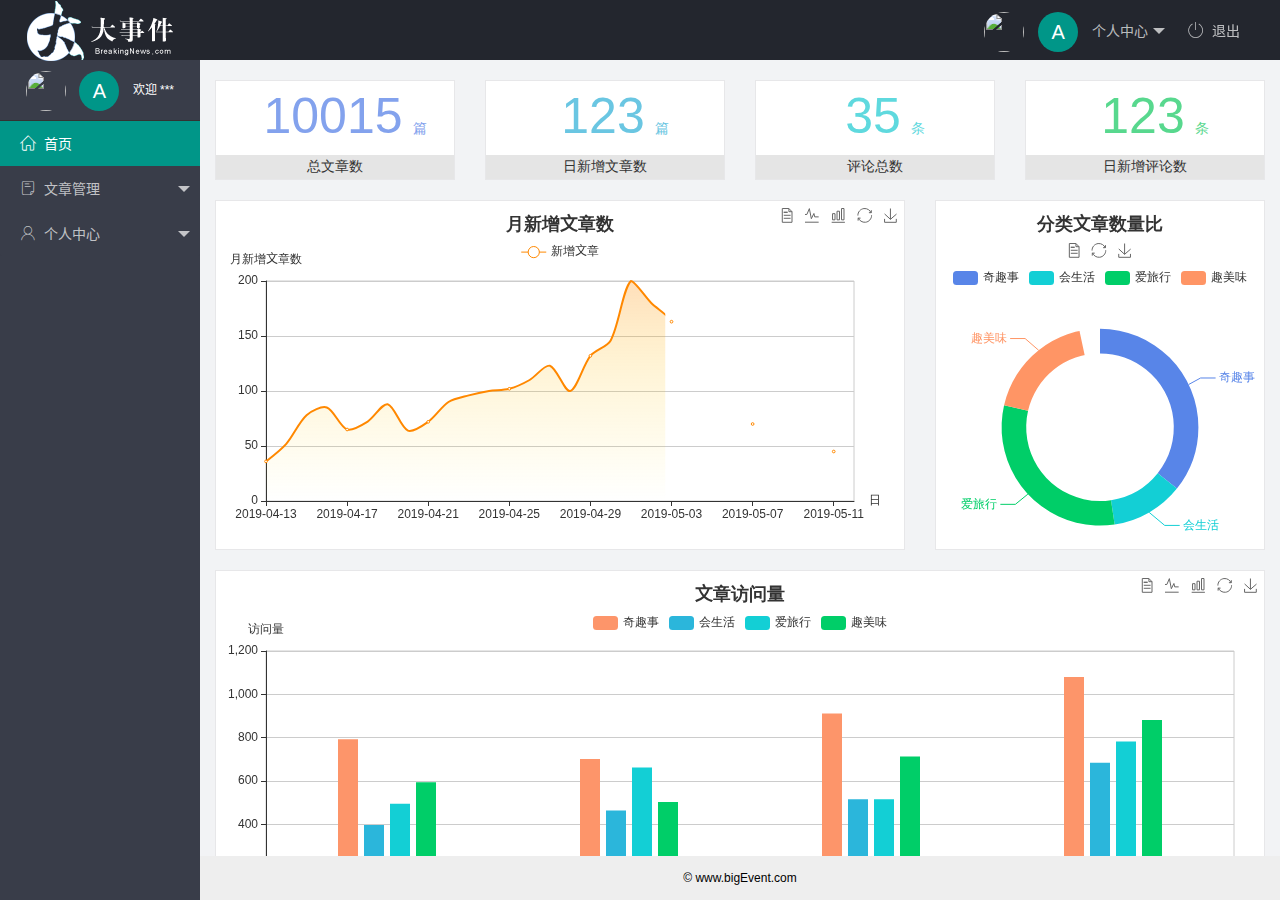
==== commit 3367a0a5: "完成了个人中心页面的开发" ====
--- a/index.html
+++ b/index.html
@@ -24,13 +24,13 @@
             <ul class="layui-nav layui-layout-right">
                 <li class="layui-nav-item">
                     <a href="javascript:;" class="userInfo">
-                        <img src="http://t.cn/RCzsdCq" class="layui-nav-img">
+                        <img src="" class="layui-nav-img">
                         <span class="text_avatar">A</span> 个人中心
                     </a>
                     <dl class="layui-nav-child">
-                        <dd><a href="">基本资料</a></dd>
-                        <dd><a href="">更换头像</a></dd>
-                        <dd><a href="">重置密码</a></dd>
+                        <dd><a href="/user/user_info.html" target="fm">基本资料</a></dd>
+                        <dd><a href="/user/user_avatar.html" target="fm">更换头像</a></dd>
+                        <dd><a href="/user/user_pwd.html" target="fm">重置密码</a></dd>
                     </dl>
                 </li>
                 <li class="layui-nav-item"><a href="javascript:;" id="btnLogout"><span class="iconfont icon-tuichu"></span>退出</a></li>
@@ -41,7 +41,7 @@
             <div class="layui-side-scroll">
                 <!-- 左侧导航区域（可配合layui已有的垂直导航） -->
                 <div class="userInfo">
-                    <img src="http://t.cn/RCzsdCq" class="layui-nav-img">
+                    <img src="" class="layui-nav-img">
                     <span class="text_avatar">A</span>
                     <span id="welcome">欢迎 ***</span>
                 </div>
@@ -58,9 +58,9 @@
                     <li class="layui-nav-item">
                         <a href="javascript:;"><span class="iconfont icon-user"></span>个人中心</a>
                         <dl class="layui-nav-child">
-                            <dd><a href="javascript:;"><i class="layui-icon layui-icon-app"></i>基本资料</a></dd>
-                            <dd><a href="javascript:;"><i class="layui-icon layui-icon-app"></i>更换头像</a></dd>
-                            <dd><a href="javascript:;"><i class="layui-icon layui-icon-app"></i>重置密码</a></dd>
+                            <dd><a href="/user/user_info.html" target="fm"><i class="layui-icon layui-icon-app"></i>基本资料</a></dd>
+                            <dd><a href="/user/user_avatar.html" target="fm"><i class="layui-icon layui-icon-app"></i>更换头像</a></dd>
+                            <dd><a href="/user/user_pwd.html" target="fm"><i class="layui-icon layui-icon-app"></i>重置密码</a></dd>
                         </dl>
                     </li>
 
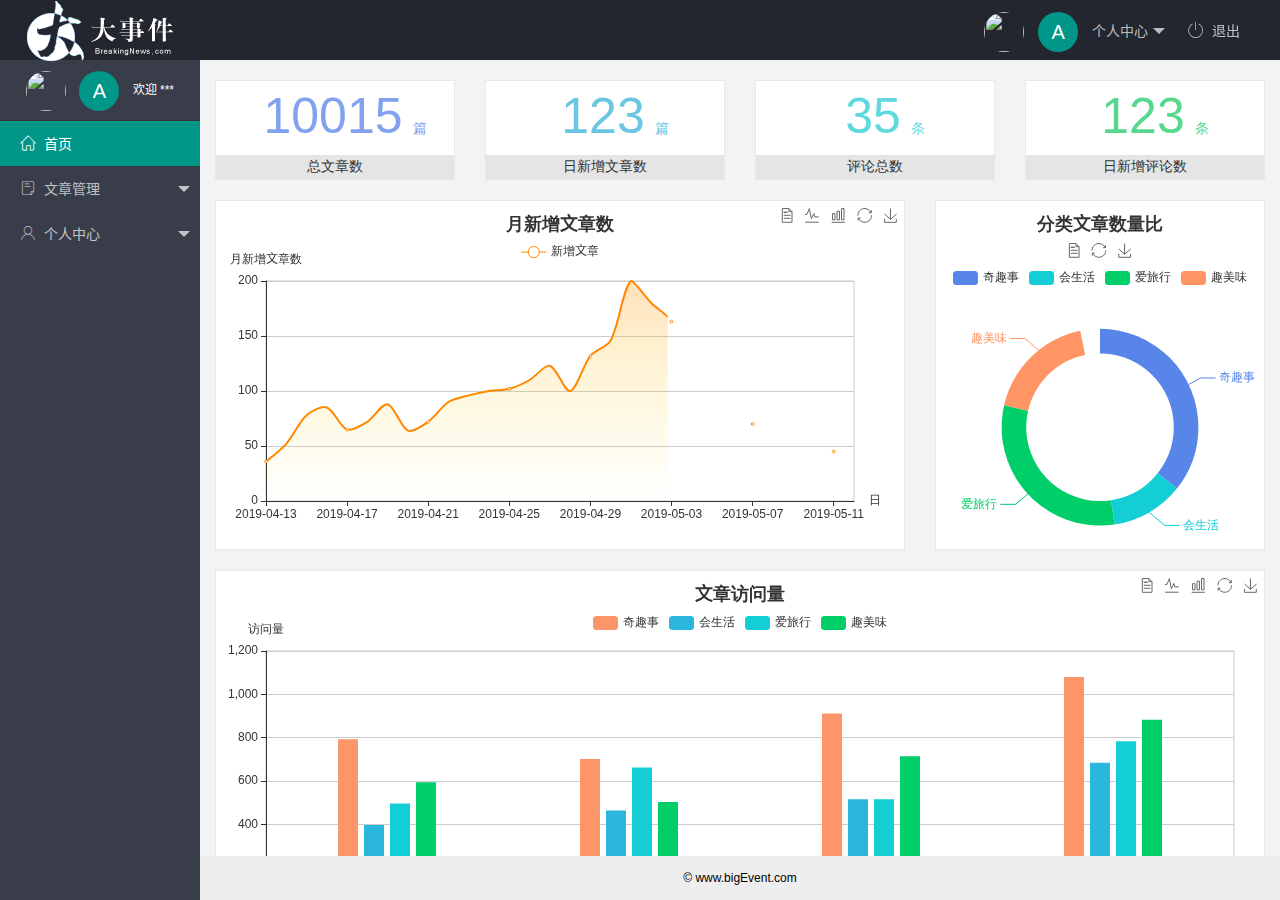
==== commit 6e1f87c7: "完成文章页面的开发" ====
--- a/index.html
+++ b/index.html
@@ -50,9 +50,9 @@
                     <li class="layui-nav-item">
                         <a class="" href="javascript:;"><span class="iconfont icon-16"></span>文章管理</a>
                         <dl class="layui-nav-child">
-                            <dd><a href="javascript:;"><i class="layui-icon layui-icon-app"></i>文章类别</a></dd>
-                            <dd><a href="javascript:;"><i class="layui-icon layui-icon-app"></i>文章列表</a></dd>
-                            <dd><a href="javascript:;"><i class="layui-icon layui-icon-app"></i>发布文章</a></dd>
+                            <dd><a href="/article/art_cate.html" target="fm"><i class="layui-icon layui-icon-app"></i>文章类别</a></dd>
+                            <dd><a href="/article/art_list.html" target="fm" id="art_list"><i class="layui-icon layui-icon-app"></i>文章列表</a></dd>
+                            <dd><a href="/article/art_pub.html" target="fm"><i class="layui-icon layui-icon-app"></i>发布文章</a></dd>
                         </dl>
                     </li>
                     <li class="layui-nav-item">
